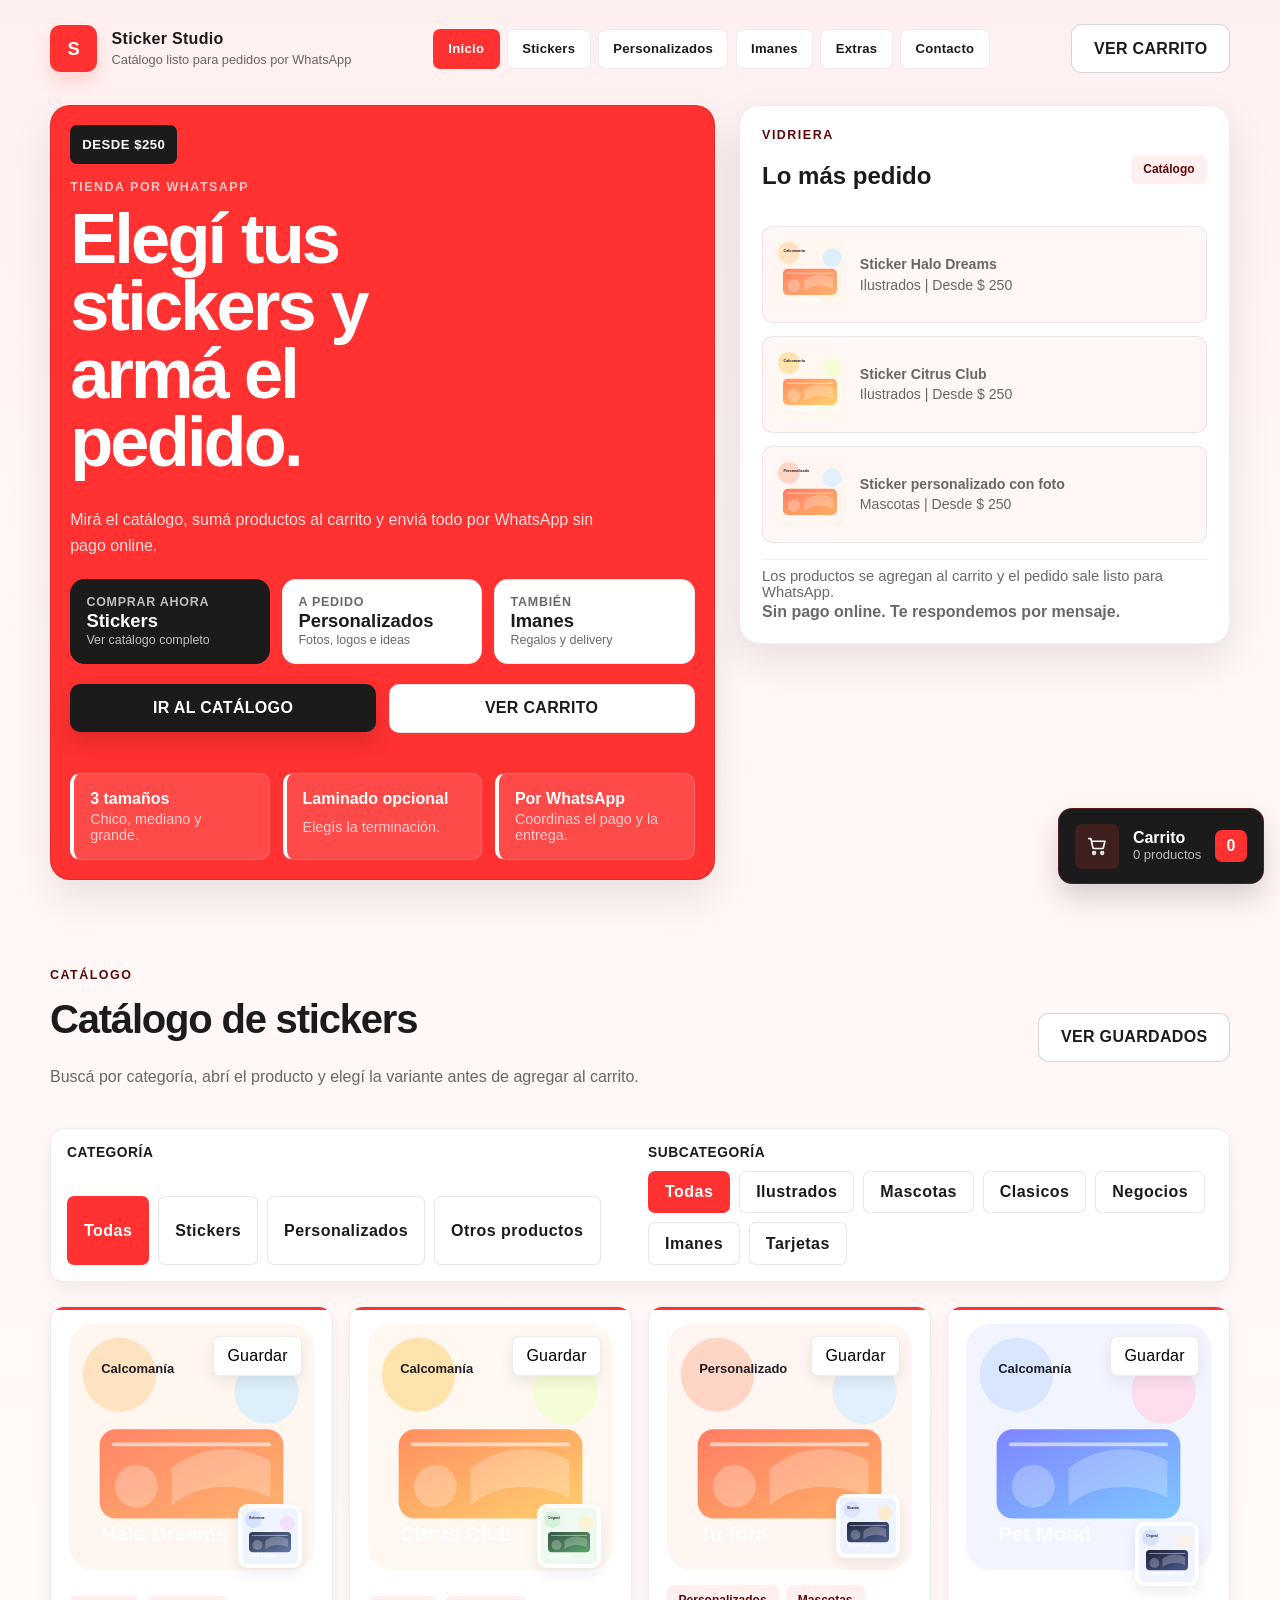
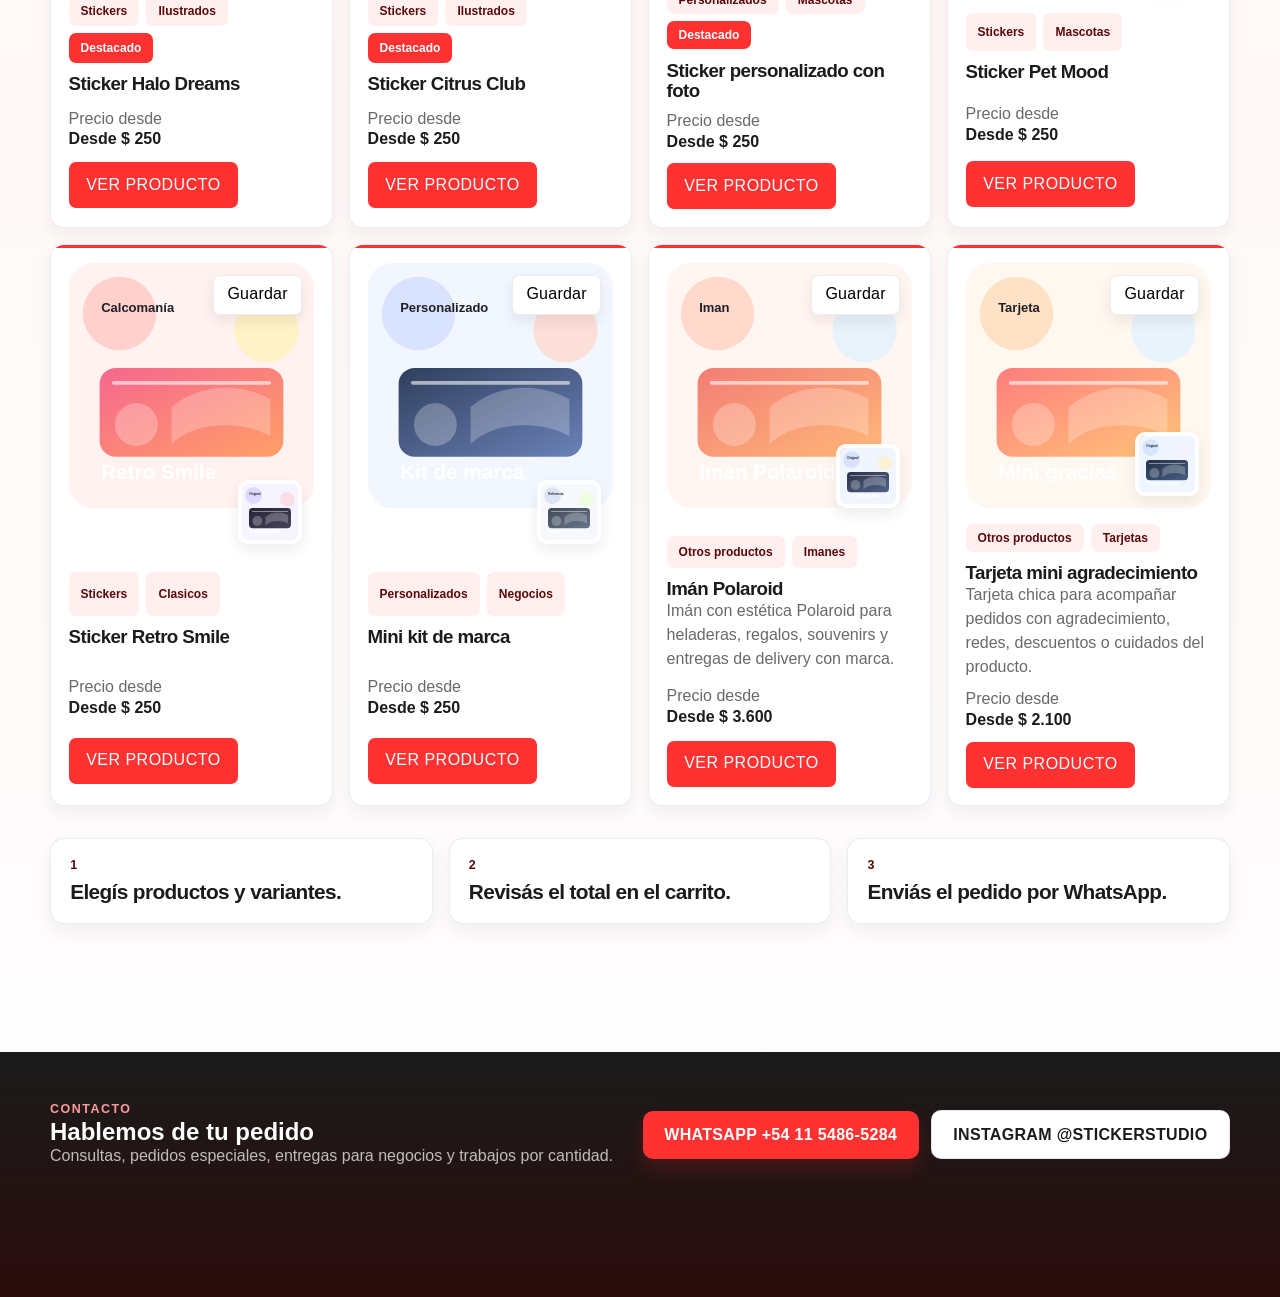
==== index.html @ 17eccb7b "iii" ====
<!DOCTYPE html>
<html lang="es">
<head>
  <meta charset="UTF-8">
  <meta name="viewport" content="width=device-width, initial-scale=1.0">
  <meta
    name="description"
    content="Catálogo visual para vender por WhatsApp con carrito, favoritos y pedido listo para registrar en Google Sheets."
  >
  <title>Sticker Studio | Catálogo por WhatsApp</title>
  <link rel="stylesheet" href="catalogo.css">
</head>
<body data-page="inicio">
  <div class="page-ambient" aria-hidden="true"></div>

  <header class="hero" id="inicio">
    <div class="hero__topbar shell">
      <a class="brand" href="catalogo.html" aria-label="Ir al inicio de Sticker Studio">
        <span class="brand__mark">S</span>
        <span class="brand__copy">
          <strong>Sticker Studio</strong>
          <small>Catálogo listo para pedidos por WhatsApp</small>
        </span>
      </a>

      <nav class="site-nav" aria-label="Navegación principal">
        <a href="catalogo.html" data-route-link="inicio">Inicio</a>
        <a href="stickers.html" data-route-link="stickers">Stickers</a>
        <a href="personalizados.html" data-route-link="personalizados">Personalizados</a>
        <a href="imanes.html" data-route-link="imanes">Imanes</a>
        <a href="otros.html" data-route-link="otros">Extras</a>
        <a href="contacto.html" data-route-link="contacto">Contacto</a>
      </nav>

      <div class="topbar-actions">
        <button class="ghost-button hero__cart-shortcut" id="heroCartButton" type="button">
          Ver carrito
        </button>
      </div>
    </div>

    <div class="hero__content shell">
      <section class="hero__copy">
        <div class="hero__sale-tag">Desde $250</div>
        <p class="eyebrow">Tienda por WhatsApp</p>
        <h1>Elegí tus stickers y armá el pedido.</h1>
        <p class="hero__text">
          Mirá el catálogo, sumá productos al carrito y enviá todo por WhatsApp sin pago online.
        </p>

        <div class="hero__shop-actions" aria-label="Accesos rápidos">
          <button class="hero-category hero-category--main" type="button" data-route-button="stickers">
            <span>Comprar ahora</span>
            <strong>Stickers</strong>
            <small>Ver catálogo completo</small>
          </button>
          <button class="hero-category" type="button" data-route-button="personalizados">
            <span>A pedido</span>
            <strong>Personalizados</strong>
            <small>Fotos, logos e ideas</small>
          </button>
          <button class="hero-category" type="button" data-route-button="imanes">
            <span>También</span>
            <strong>Imanes</strong>
            <small>Regalos y delivery</small>
          </button>
        </div>

        <div class="hero__actions">
          <button class="primary-button" type="button" data-route-button="stickers">
            Ir al catálogo
          </button>
          <button class="secondary-button" type="button" id="heroCartButtonSecondary">
            Ver carrito
          </button>
        </div>

        <ul class="hero__stats" aria-label="Datos de compra">
          <li>
            <strong>3 tamaños</strong>
            <span>Chico, mediano y grande.</span>
          </li>
          <li>
            <strong>Laminado opcional</strong>
            <span>Elegís la terminación.</span>
          </li>
          <li>
            <strong>Por WhatsApp</strong>
            <span>Coordinas el pago y la entrega.</span>
          </li>
        </ul>
      </section>

      <aside class="hero__panel" aria-labelledby="heroPanelTitle">
        <div class="hero-card">
          <div class="hero-card__header">
            <div>
              <p class="eyebrow">Vidriera</p>
              <h2 id="heroPanelTitle">Lo más pedido</h2>
            </div>
            <span class="hero-card__badge">Catálogo</span>
          </div>

          <div class="hero-card__list" id="featuredProducts"></div>

          <div class="hero-card__footer">
            <span>Los productos se agregan al carrito y el pedido sale listo para WhatsApp.</span>
            <strong>Sin pago online. Te respondemos por mensaje.</strong>
          </div>
        </div>
      </aside>
    </div>
  </header>

  <main class="main-content">
    <section class="catalog-section shell" id="catalogo" aria-labelledby="catalogTitle" data-view-panel="catalog">
      <div class="section-head">
        <div>
          <p class="eyebrow" id="catalogEyebrow">Catálogo</p>
          <h2 id="catalogTitle">Catálogo de stickers</h2>
          <p class="section-head__text" id="catalogIntro">
            Buscá por categoría, abrí el producto y elegí la variante antes de agregar al carrito.
          </p>
        </div>

        <button class="ghost-button" id="favoritesFilterButton" type="button" aria-pressed="false">
          Ver guardados
        </button>
      </div>

      <div class="filter-panel">
        <div class="filter-block filter-block--wide is-hidden" id="stickerSearchBlock" hidden>
          <label class="filter-block__label" for="stickerSearchInput">Buscar sticker</label>
          <input
            class="catalog-search"
            id="stickerSearchInput"
            type="search"
            placeholder="Ej: Soda Stereo, logo, mascota..."
            autocomplete="off"
          >
        </div>

        <div class="filter-block filter-block--wide is-hidden" id="catalogSortBlock" hidden>
          <span class="filter-block__label">Ordenar</span>
          <div class="filter-pills" id="catalogSortOptions"></div>
        </div>

        <div class="filter-block" id="categoryFilterBlock">
          <span class="filter-block__label">Categoría</span>
          <div class="filter-pills" id="categoryFilters"></div>
        </div>

        <div class="filter-block">
          <span class="filter-block__label">Subcategoría</span>
          <div class="filter-pills" id="subcategoryFilters"></div>
        </div>
      </div>

      <div class="catalog-grid" id="catalogGrid" aria-live="polite"></div>
    </section>

    <section class="info-section shell is-hidden" id="infoSection" aria-labelledby="infoTitle" data-view-panel="info">
      <div class="section-head section-head--stacked">
        <div>
          <p class="eyebrow" id="infoEyebrow">Productos</p>
          <h2 id="infoTitle">Opciones, precios y formatos</h2>
          <p class="section-head__text" id="infoIntro">
            Elegí una opción para ver detalles y sumarla al carrito.
          </p>
        </div>
      </div>
      <div class="info-grid" id="infoGrid"></div>
    </section>

    <section class="trust-strip shell" id="trustStrip" aria-label="Beneficios del sistema">
      <article class="trust-card">
        <p class="eyebrow">1</p>
        <h3>Elegís productos y variantes.</h3>
      </article>
      <article class="trust-card">
        <p class="eyebrow">2</p>
        <h3>Revisás el total en el carrito.</h3>
      </article>
      <article class="trust-card">
        <p class="eyebrow">3</p>
        <h3>Enviás el pedido por WhatsApp.</h3>
      </article>
    </section>
  </main>

  <footer class="contact-section" id="contacto" aria-labelledby="contactTitle">
    <div class="shell contact-section__layout">
      <div>
        <p class="eyebrow">Contacto</p>
        <h2 id="contactTitle">Hablemos de tu pedido</h2>
        <p>Consultas, pedidos especiales, entregas para negocios y trabajos por cantidad.</p>
      </div>
      <div class="contact-actions">
        <a class="primary-button" id="contactWhatsapp" href="#" target="_blank" rel="noreferrer">
          WhatsApp
        </a>
        <a class="secondary-button" id="contactInstagram" href="#" target="_blank" rel="noreferrer">
          Instagram
        </a>
      </div>
    </div>
  </footer>

  <button class="cart-fab" id="cartFab" type="button" aria-label="Abrir carrito">
    <span class="cart-fab__icon" aria-hidden="true">
      <svg viewBox="0 0 24 24" fill="none" stroke="currentColor" stroke-width="1.8" stroke-linecap="round" stroke-linejoin="round">
        <circle cx="9" cy="20" r="1.5"></circle>
        <circle cx="18" cy="20" r="1.5"></circle>
        <path d="M3 4h2.4l2.3 10.2a1 1 0 0 0 1 .8h9.6a1 1 0 0 0 1-.8L21 7H7.1"></path>
      </svg>
    </span>
    <span class="cart-fab__copy">
      <strong>Carrito</strong>
      <small id="cartFabTotalLabel">0 productos</small>
    </span>
    <span class="cart-fab__count" id="cartCount">0</span>
  </button>

  <div class="toast" id="toast" role="status" aria-live="polite"></div>

  <div class="overlay" id="productOverlay" aria-hidden="true">
    <div class="modal product-modal" role="dialog" aria-modal="true" aria-labelledby="productTitle">
      <button class="modal__close" type="button" data-close-overlay="productOverlay" aria-label="Cerrar producto">
        <span aria-hidden="true">&times;</span>
      </button>

      <div class="product-modal__layout">
        <section class="gallery-panel">
          <div class="gallery-panel__hero">
            <img id="productMainImage" src="" alt="">
          </div>
          <div class="gallery-panel__thumbs" id="productThumbs"></div>
        </section>

        <section class="product-detail">
          <div class="product-detail__badges" id="productBadges"></div>
          <h3 id="productTitle">Producto</h3>
          <p class="product-detail__description" id="productDescription"></p>

          <div class="price-card">
            <span class="price-card__label">Precio de esta combinación</span>
            <strong id="productDynamicPrice">$0</strong>
            <small id="productPriceHint">Desde $0</small>
          </div>

          <div class="selector-group" id="sizeSelectorGroup">
            <div class="selector-group__head">
              <span>Tamaño</span>
              <small id="sizeSelectorHint">Base activa: Chico</small>
            </div>
            <div class="selector-group__options" id="sizeSelectorOptions"></div>
          </div>

          <div class="selector-group" id="laminateSelectorGroup">
            <div class="selector-group__head">
              <span>Laminado</span>
              <small>Acabado final del producto</small>
            </div>
            <div class="selector-group__options" id="laminateSelectorOptions"></div>
          </div>

          <div class="product-detail__actions">
            <button class="ghost-button product-detail__favorite" id="productFavoriteButton" type="button">
              Guardar favorito
            </button>
            <button class="primary-button product-detail__add" id="addToCartButton" type="button">
              Agregar al carrito
            </button>
          </div>
        </section>
      </div>
    </div>
  </div>

  <div class="overlay overlay--drawer" id="cartOverlay" aria-hidden="true">
    <aside class="drawer" role="dialog" aria-modal="true" aria-labelledby="cartTitle">
      <div class="drawer__header">
        <div>
          <p class="eyebrow">Carrito</p>
          <h2 id="cartTitle">Tu pedido</h2>
        </div>
        <button class="modal__close" type="button" data-close-overlay="cartOverlay" aria-label="Cerrar carrito">
          <span aria-hidden="true">&times;</span>
        </button>
      </div>

      <div class="drawer__body" id="cartItems"></div>

      <div class="drawer__footer">
        <div class="drawer__summary">
          <span>Total</span>
          <strong id="cartTotal">$0</strong>
        </div>
        <p class="drawer__note">
          El pedido se genera sin pagos en línea y queda listo para enviar por WhatsApp.
        </p>
        <button class="primary-button drawer__checkout" id="checkoutButton" type="button">
          Confirmar datos del pedido
        </button>
      </div>
    </aside>
  </div>

  <div class="overlay" id="checkoutOverlay" aria-hidden="true">
    <div class="modal checkout-modal" role="dialog" aria-modal="true" aria-labelledby="checkoutTitle">
      <button class="modal__close" type="button" data-close-overlay="checkoutOverlay" aria-label="Cerrar confirmación">
        <span aria-hidden="true">&times;</span>
      </button>

      <div class="checkout-modal__layout">
        <section class="checkout-panel">
          <p class="eyebrow">Confirmación</p>
          <h2 id="checkoutTitle">Confirma tus datos antes de enviar el pedido</h2>
          <p class="checkout-panel__text">
            Terminás de confirmar los datos, se abre WhatsApp con el mensaje armado y el pedido queda listo para registrarse.
          </p>

          <form id="checkoutForm" novalidate>
            <label class="field">
              <span>Nombre</span>
              <input id="customerName" name="name" type="text" placeholder="Ej: Rocío Díaz" required>
            </label>

            <label class="field">
              <span>WhatsApp</span>
              <input
                id="customerWhatsapp"
                name="whatsapp"
                type="tel"
                inputmode="tel"
                placeholder="Ej: 5491123456789"
                required
              >
            </label>

            <label class="field">
              <span>Email</span>
              <input id="customerEmail" name="email" type="email" placeholder="Ej: hola@marca.com" required>
            </label>

            <div class="checkout-actions">
              <button class="ghost-button" id="checkoutBackButton" type="button">
                Volver al carrito
              </button>
              <button class="primary-button" id="sendOrderButton" type="submit">
                Enviar por WhatsApp
              </button>
            </div>
          </form>
        </section>

        <aside class="ticket" aria-labelledby="ticketTitle">
          <div class="ticket__header">
            <div>
              <p class="eyebrow">Resumen</p>
              <h3 id="ticketTitle">Comprobante del pedido</h3>
            </div>
            <strong class="ticket__id" id="ticketOrderId">#S1</strong>
          </div>

          <div class="ticket__meta">
            <span id="ticketDate"></span>
            <span id="ticketItemsCount">0 productos</span>
          </div>

          <div class="ticket__items" id="ticketItems"></div>

          <div class="ticket__footer">
            <span>Total</span>
            <strong id="ticketTotal">$0</strong>
          </div>
        </aside>
      </div>
    </div>
  </div>

  <script src="catalogo.js"></script>
</body>
</html>
---- catalogo.css ----
:root {
  --bg: #fefefe;
  --bg-soft: #fefefe;
  --surface: rgba(255, 255, 255, 0.94);
  --surface-strong: #fefefe;
  --surface-ink: #1b1b1b;
  --surface-muted: rgba(27, 27, 27, 0.66);
  --line: rgba(27, 27, 27, 0.1);
  --line-strong: rgba(27, 27, 27, 0.18);
  --brand: #ff3131;
  --brand-strong: #5b0909;
  --brand-soft: rgba(255, 49, 49, 0.08);
  --accent-yellow: #fff3c4;
  --accent-cyan: #eaf8fb;
  --warning: #ffe1e1;
  --shadow-lg: 0 18px 42px rgba(27, 27, 27, 0.1);
  --shadow-md: 0 12px 28px rgba(27, 27, 27, 0.08);
  --shadow-sm: 0 8px 18px rgba(27, 27, 27, 0.06);
  --radius-xl: 20px;
  --radius-lg: 14px;
  --radius-md: 10px;
  --radius-sm: 7px;
  --shell: 1180px;
  --ease: 240ms cubic-bezier(0.22, 1, 0.36, 1);
  --font-display: "Boss Balloon", "Poppins", "Trebuchet MS", sans-serif;
  --font-body: "Poppins", "Aptos", "Trebuchet MS", "Segoe UI Variable Text", "Segoe UI", sans-serif;
  --font-accent: "Core Label", "Poppins", "Trebuchet MS", sans-serif;
}

*,
*::before,
*::after {
  box-sizing: border-box;
}

html {
  scroll-behavior: smooth;
}

body {
  margin: 0;
  min-height: 100vh;
  font-family: var(--font-body);
  color: var(--surface-ink);
  background:
    linear-gradient(180deg, rgba(255, 49, 49, 0.07) 0%, rgba(255, 49, 49, 0.025) 22%, transparent 48%),
    linear-gradient(180deg, #ffffff 0%, #fff8f6 48%, #fefefe 100%);
}

body.no-scroll {
  overflow: hidden;
}

img {
  display: block;
  max-width: 100%;
}

button,
input,
textarea {
  font: inherit;
}

button {
  border: 0;
  cursor: pointer;
}

a {
  color: inherit;
  text-decoration: none;
}

.page-ambient {
  position: fixed;
  inset: 0;
  pointer-events: none;
  background-image:
    linear-gradient(rgba(27, 27, 27, 0.04) 1px, transparent 1px),
    linear-gradient(90deg, rgba(27, 27, 27, 0.04) 1px, transparent 1px);
  background-size: 32px 32px;
  mask-image: linear-gradient(180deg, rgba(0, 0, 0, 0.28), transparent 72%);
  opacity: 0.18;
}

.shell {
  width: min(calc(100% - 2rem), var(--shell));
  margin-inline: auto;
}

.eyebrow {
  margin: 0 0 0.55rem;
  color: var(--brand-strong);
  font-family: var(--font-accent);
  font-size: 0.78rem;
  font-weight: 700;
  letter-spacing: 0.12em;
  text-transform: uppercase;
}

.primary-button,
.secondary-button,
.ghost-button,
.selector-pill,
.filter-pill,
.quantity-button,
.remove-button {
  transition:
    transform var(--ease),
    background-color var(--ease),
    color var(--ease),
    border-color var(--ease),
    box-shadow var(--ease),
    opacity var(--ease);
}

.primary-button,
.secondary-button,
.ghost-button {
  display: inline-flex;
  align-items: center;
  justify-content: center;
  min-height: 48px;
  border-radius: var(--radius-md);
  padding: 0.92rem 1.35rem;
  font-family: var(--font-accent);
  font-weight: 700;
  line-height: 1.1;
  letter-spacing: 0.02em;
  text-align: center;
  text-transform: uppercase;
}

.primary-button {
  color: #fefefe;
  background: var(--brand);
  box-shadow: 0 10px 20px rgba(255, 49, 49, 0.16);
}

.secondary-button {
  color: var(--surface-ink);
  background: #fff;
  border: 1px solid var(--line);
  backdrop-filter: none;
}

.ghost-button {
  color: var(--surface-ink);
  background: #fff;
  border: 1px solid var(--line-strong);
}

.primary-button:hover,
.secondary-button:hover,
.ghost-button:hover,
.selector-pill:hover,
.filter-pill:hover,
.quantity-button:hover,
.remove-button:hover {
  transform: translateY(-1px);
}

.primary-button:focus-visible,
.secondary-button:focus-visible,
.ghost-button:focus-visible,
.selector-pill:focus-visible,
.filter-pill:focus-visible,
.quantity-button:focus-visible,
.remove-button:focus-visible,
.field input:focus-visible,
.catalog-search:focus-visible,
.product-card__view:focus-visible,
.product-card__favorite:focus-visible,
.cart-fab:focus-visible,
.hero-category:focus-visible,
.hero-product:focus-visible,
.gallery-thumb:focus-visible {
  outline: 3px solid rgba(255, 49, 49, 0.22);
  outline-offset: 2px;
}

.hero {
  position: relative;
  padding: 1rem 0 3.5rem;
}

.inner-page .hero {
  padding-bottom: 1.25rem;
}

.inner-page .hero__content {
  display: none;
}

.inner-page .catalog-section,
.inner-page .info-section {
  padding-top: 1.5rem;
}

.contact-page .main-content {
  padding-bottom: 0;
}

.hero__topbar {
  display: flex;
  align-items: center;
  justify-content: space-between;
  gap: 1rem;
  padding-top: 0.5rem;
  flex-wrap: wrap;
}

.brand {
  display: inline-flex;
  align-items: center;
  gap: 0.9rem;
}

.brand__mark {
  display: grid;
  place-items: center;
  width: 2.95rem;
  height: 2.95rem;
  border-radius: var(--radius-md);
  color: #fff;
  font-family: var(--font-display);
  font-size: 1.15rem;
  font-weight: 800;
  background: var(--brand);
  box-shadow: 0 10px 18px rgba(255, 49, 49, 0.16);
}

.brand__copy {
  display: flex;
  flex-direction: column;
  gap: 0.2rem;
}

.brand__copy strong {
  font-family: var(--font-display);
  font-size: 1rem;
  letter-spacing: 0.02em;
}

.brand__copy small {
  color: var(--surface-muted);
  font-size: 0.8rem;
}

.site-nav {
  display: flex;
  align-items: center;
  gap: 0.45rem;
  order: 3;
  width: 100%;
  overflow-x: auto;
  padding: 0.25rem 0 0.35rem;
  scrollbar-width: none;
}

.site-nav::-webkit-scrollbar {
  display: none;
}

.site-nav a {
  display: inline-flex;
  align-items: center;
  justify-content: center;
  min-height: 40px;
  white-space: nowrap;
  border-radius: var(--radius-sm);
  padding: 0.65rem 0.9rem;
  font-family: var(--font-accent);
  font-size: 0.82rem;
  font-weight: 700;
  line-height: 1;
  letter-spacing: 0.02em;
  color: var(--surface-ink);
  background: #fff;
  border: 1px solid rgba(27, 27, 27, 0.08);
}

.site-nav a.is-active {
  color: #fff;
  background: var(--brand);
  border-color: transparent;
}

.topbar-actions {
  display: flex;
  align-items: center;
  gap: 0.6rem;
}

.hero__cart-shortcut {
  display: none;
}

.hero__content {
  display: grid;
  gap: 1.5rem;
  padding-top: 2rem;
}

.hero__copy,
.hero-card,
.filter-panel,
.trust-card,
.modal,
.drawer,
.cart-fab {
  backdrop-filter: none;
}

.hero__copy {
  position: relative;
  display: grid;
  gap: 1rem;
  padding: 1.2rem;
  border: 1px solid rgba(91, 9, 9, 0.16);
  border-radius: var(--radius-xl);
  background: var(--brand);
  box-shadow: var(--shadow-lg);
  overflow: hidden;
  color: #fff;
}

.hero__copy::before {
  content: none;
}

.hero__copy::after {
  content: none;
}

.hero__copy h1 {
  margin: 0;
  font-family: var(--font-display);
  font-size: clamp(2.2rem, 6vw, 4.4rem);
  line-height: 0.96;
  letter-spacing: -0.04em;
  color: #fff;
  max-width: 12ch;
}

.hero__copy .eyebrow {
  color: rgba(255, 255, 255, 0.72);
  margin-bottom: -0.3rem;
}

.hero__copy .hero__text {
  max-width: 34rem;
  color: rgba(255, 255, 255, 0.84);
}

.hero__text,
.section-head__text,
.checkout-panel__text,
.product-detail__description,
.drawer__note {
  color: var(--surface-muted);
  line-height: 1.6;
}

.hero__text {
  margin: 1rem 0 0;
  max-width: 32rem;
  font-size: 1rem;
}

.hero__sale-tag {
  display: inline-flex;
  width: max-content;
  align-items: center;
  min-height: 2.4rem;
  padding: 0.55rem 0.75rem;
  border-radius: var(--radius-sm);
  color: #fff;
  background: var(--surface-ink);
  font-family: var(--font-accent);
  font-size: 0.82rem;
  font-weight: 700;
  letter-spacing: 0.04em;
  text-transform: uppercase;
}

.hero__shop-actions {
  display: grid;
  gap: 0.75rem;
  margin-top: 0.3rem;
}

.hero-category {
  display: grid;
  gap: 0.18rem;
  width: 100%;
  padding: 0.95rem;
  border-radius: var(--radius-lg);
  text-align: left;
  color: var(--surface-ink);
  background: #fff;
  border: 1px solid rgba(91, 9, 9, 0.08);
  transition: transform var(--ease), box-shadow var(--ease);
}

.hero-category:hover {
  transform: translateY(-1px);
  box-shadow: 0 10px 20px rgba(91, 9, 9, 0.14);
}

.hero-category span,
.hero-category small {
  color: var(--surface-muted);
  font-size: 0.78rem;
}

.hero-category span {
  font-family: var(--font-accent);
  font-weight: 700;
  letter-spacing: 0.06em;
  text-transform: uppercase;
}

.hero-category strong {
  font-size: 1.15rem;
  line-height: 1;
}

.hero-category--main {
  color: #fff;
  background: var(--surface-ink);
  border-color: var(--surface-ink);
}

.hero-category--main span,
.hero-category--main small {
  color: rgba(255, 255, 255, 0.72);
}

.hero__actions {
  display: grid;
  gap: 0.8rem;
  margin-top: 0.25rem;
  align-items: stretch;
}

.hero__copy .primary-button {
  background: var(--surface-ink);
  box-shadow: 0 10px 20px rgba(91, 9, 9, 0.18);
}

.hero__copy .secondary-button {
  color: var(--surface-ink);
  background: #fff;
  border-color: rgba(91, 9, 9, 0.12);
}

.hero__stats {
  display: grid;
  grid-template-columns: 1fr;
  gap: 0.8rem;
  margin: 1.5rem 0 0;
  padding: 0;
  list-style: none;
}

.hero__stats li {
  display: grid;
  gap: 0.2rem;
  padding: 1rem;
  border-radius: var(--radius-md);
  background: rgba(255, 255, 255, 0.12);
  border: 1px solid rgba(255, 255, 255, 0.18);
  border-left: 4px solid #fff;
}

.hero__stats strong,
.hero-card__footer strong,
.product-card__price strong,
.price-card strong,
.drawer__summary strong,
.ticket__footer strong,
.cart-line__meta strong {
  font-family: var(--font-body);
  font-size: 1rem;
}

.hero__stats span {
  color: rgba(255, 255, 255, 0.72);
  font-size: 0.9rem;
}

.hero__stats strong {
  color: #fff;
}

.hero-card {
  display: grid;
  gap: 1rem;
  padding: 1.4rem;
  border-radius: var(--radius-xl);
  background: #fff;
  color: var(--surface-ink);
  box-shadow: var(--shadow-lg);
  border: 1px solid rgba(27, 27, 27, 0.08);
}

.hero-card__header,
.ticket__header,
.drawer__summary,
.cart-line__footer,
.checkout-actions,
.product-detail__actions,
.selector-group__head,
.section-head,
.drawer__header,
.cart-fab {
  display: flex;
  align-items: center;
  justify-content: space-between;
}

.hero-card__header,
.product-detail__actions {
  gap: 0.8rem;
  flex-wrap: wrap;
}

.hero-card__badge,
.product-badge,
.ticket__id,
.empty-state__badge {
  display: inline-flex;
  align-items: center;
  justify-content: center;
  padding: 0.45rem 0.75rem;
  border-radius: var(--radius-sm);
  font-family: var(--font-accent);
  font-size: 0.75rem;
  font-weight: 700;
}

.hero-card__badge,
.ticket__id {
  color: var(--brand-strong);
  background: var(--brand-soft);
}

.hero-card__list {
  display: grid;
  gap: 0.85rem;
}

.hero-product {
  display: grid;
  grid-template-columns: 72px 1fr;
  gap: 0.85rem;
  padding: 0.7rem;
  text-align: left;
  color: inherit;
  border-radius: var(--radius-md);
  background: rgba(255, 49, 49, 0.045);
  border: 1px solid rgba(27, 27, 27, 0.08);
  align-items: center;
}

.hero-product img {
  width: 72px;
  aspect-ratio: 1;
  object-fit: cover;
  border-radius: var(--radius-sm);
}

.hero-product strong {
  display: block;
  margin-bottom: 0.25rem;
  line-height: 1.15;
}

.hero-product span {
  color: var(--surface-muted);
  font-size: 0.88rem;
}

.hero-card__footer {
  display: grid;
  gap: 0.2rem;
  padding-top: 0.5rem;
  border-top: 1px solid rgba(27, 27, 27, 0.08);
  color: var(--surface-muted);
  font-size: 0.92rem;
}

.main-content {
  padding-bottom: 8rem;
}

.catalog-section {
  padding-top: 1rem;
}

.section-head {
  flex-wrap: wrap;
  gap: 1rem;
  margin-bottom: 1.4rem;
}

.section-head > div {
  display: grid;
  gap: 0.45rem;
}

.section-head .ghost-button {
  width: 100%;
}

.section-head h2,
.trust-card h3,
.checkout-panel h2 {
  margin: 0;
  font-family: var(--font-display);
  line-height: 1.08;
  letter-spacing: -0.03em;
}

.section-head h2 {
  font-size: clamp(1.65rem, 4vw, 2.5rem);
}

.filter-panel {
  display: grid;
  gap: 1rem;
  padding: 1rem;
  margin-bottom: 1.5rem;
  border-radius: var(--radius-lg);
  background: #fff;
  border: 1px solid rgba(27, 27, 27, 0.08);
  box-shadow: var(--shadow-sm);
  position: sticky;
  top: 0.8rem;
  z-index: 20;
}

.filter-block {
  display: grid;
  gap: 0.65rem;
}

.filter-block--wide {
  grid-column: 1 / -1;
}

.filter-block__label {
  font-family: var(--font-accent);
  font-size: 0.86rem;
  font-weight: 700;
  letter-spacing: 0.04em;
  text-transform: uppercase;
}

.filter-pills {
  display: flex;
  flex-wrap: wrap;
  gap: 0.55rem;
}

.catalog-search {
  width: 100%;
  min-height: 48px;
  padding: 0.9rem 1rem;
  border-radius: var(--radius-md);
  border: 1px solid rgba(27, 27, 27, 0.1);
  color: var(--surface-ink);
  background: rgba(255, 255, 255, 0.96);
  box-shadow: none;
}

.catalog-search::placeholder {
  color: rgba(27, 27, 27, 0.45);
}

.filter-pill,
.selector-pill {
  display: inline-flex;
  align-items: center;
  justify-content: center;
  min-height: 42px;
  padding: 0.72rem 1rem;
  border-radius: var(--radius-sm);
  font-family: var(--font-accent);
  font-weight: 700;
  letter-spacing: 0.03em;
  line-height: 1.1;
  text-align: center;
  border: 1px solid var(--line);
  background: #fff;
  color: var(--surface-ink);
}

.filter-pill.is-active,
.selector-pill.is-active {
  color: #fff;
  border-color: transparent;
  background: var(--brand);
  box-shadow: none;
}

.catalog-grid {
  display: grid;
  gap: 1rem;
  grid-template-columns: repeat(auto-fit, minmax(min(100%, 250px), 1fr));
}

.catalog-loading,
.catalog-progress {
  grid-column: 1 / -1;
}

.catalog-loading {
  position: relative;
  display: grid;
  gap: 1.15rem;
  place-items: center;
  min-height: 21rem;
  padding: 2rem;
  overflow: hidden;
  text-align: center;
  border-radius: var(--radius-lg);
  background: #fff;
  box-shadow: var(--shadow-sm);
}

.catalog-loading__spinner {
  width: 3.4rem;
  aspect-ratio: 1;
  border-radius: 999px;
  border: 0.35rem solid rgba(255, 49, 49, 0.16);
  border-top-color: var(--brand);
  border-right-color: var(--brand-strong);
  animation: loading-spin 760ms linear infinite;
  box-shadow: none;
}

.catalog-loading h3 {
  margin: 0;
  font-family: var(--font-display);
  font-size: clamp(1.65rem, 7vw, 2.8rem);
  line-height: 0.95;
}

.catalog-loading p {
  max-width: 32rem;
  margin: 0.35rem auto 0;
  color: var(--surface-muted);
  line-height: 1.55;
}

.catalog-loading__skeletons {
  display: grid;
  width: 100%;
  gap: 0.75rem;
  grid-template-columns: repeat(3, minmax(0, 1fr));
}

.catalog-loading__skeletons span {
  min-height: 5.8rem;
  border-radius: var(--radius-md);
  background:
    linear-gradient(100deg, rgba(255, 49, 49, 0.04) 0%, rgba(255, 49, 49, 0.1) 48%, rgba(255, 49, 49, 0.04) 100%),
    rgba(255, 49, 49, 0.035);
  background-size: 220% 100%;
  animation: loading-sheen 1.45s ease-in-out infinite;
}

.catalog-loading__skeletons span:nth-child(2) {
  animation-delay: 120ms;
}

.catalog-loading__skeletons span:nth-child(3) {
  animation-delay: 240ms;
}

.catalog-progress {
  display: grid;
  gap: 0.85rem;
  place-items: center;
  padding: 1.15rem;
  border-radius: var(--radius-lg);
  text-align: center;
  background: #fff;
  box-shadow: var(--shadow-sm);
}

.catalog-progress span,
.catalog-progress strong {
  color: var(--surface-muted);
}

.catalog-progress .secondary-button {
  width: min(100%, 240px);
}

.info-section {
  padding-top: 1rem;
}

.section-head--stacked {
  align-items: flex-start;
}

.info-grid {
  display: grid;
  gap: 1rem;
  grid-template-columns: repeat(auto-fit, minmax(min(100%, 280px), 1fr));
}

.info-card {
  display: grid;
  gap: 1rem;
  padding: 1rem;
  border-radius: var(--radius-lg);
  background: #fff;
  border: 1px solid rgba(27, 27, 27, 0.08);
  box-shadow: var(--shadow-sm);
}

.info-card--single {
  grid-column: 1 / -1;
  max-width: 920px;
  margin-inline: auto;
}

.info-card img {
  width: 100%;
  aspect-ratio: 4 / 3;
  object-fit: cover;
  border-radius: var(--radius-md);
}

.info-card__body {
  display: grid;
  gap: 0.8rem;
}

.info-card__list {
  display: grid;
  gap: 0.6rem;
  margin: 0;
  padding-left: 1.1rem;
  color: var(--surface-muted);
  line-height: 1.5;
}

.info-card h3,
.contact-section h2 {
  margin: 0;
  font-family: var(--font-display);
  line-height: 1.05;
}

.info-card p,
.contact-section p {
  margin: 0;
  color: var(--surface-muted);
  line-height: 1.55;
}

.info-card__footer {
  display: grid;
  gap: 0.75rem;
}

.info-card__footer strong {
  font-size: 1.1rem;
}

.product-card,
.catalog-loading,
.catalog-progress,
.empty-state,
.cart-line,
.ticket-line,
.price-card,
.field input,
.catalog-search,
.gallery-panel__hero,
.gallery-thumb,
.info-card,
.trust-card,
.drawer,
.modal {
  border: 1px solid rgba(27, 27, 27, 0.08);
}

.product-card {
  display: grid;
  gap: 0.95rem;
  padding: 1rem;
  border-radius: var(--radius-lg);
  background: #fff;
  box-shadow: var(--shadow-sm);
  position: relative;
  overflow: hidden;
}

.product-card::before {
  content: "";
  position: absolute;
  inset: 0 0 auto;
  height: 3px;
  background: var(--brand);
}

.product-card__media {
  position: relative;
}

.product-card__image {
  width: 100%;
  aspect-ratio: 1 / 1;
  object-fit: cover;
  border-radius: var(--radius-md);
  box-shadow: none;
}

.product-card__thumbnail {
  position: absolute;
  right: 0.75rem;
  bottom: 0.75rem;
  width: 64px;
  aspect-ratio: 1;
  object-fit: cover;
  border-radius: var(--radius-md);
  border: 4px solid rgba(255, 255, 255, 0.96);
  box-shadow: 0 6px 14px rgba(27, 27, 27, 0.08);
}

.product-card__favorite {
  position: absolute;
  top: 0.75rem;
  right: 0.75rem;
  display: inline-flex;
  align-items: center;
  justify-content: center;
  gap: 0.45rem;
  min-height: 40px;
  padding: 0.6rem 0.85rem;
  border-radius: var(--radius-sm);
  font-family: var(--font-accent);
  letter-spacing: 0.015em;
  line-height: 1.05;
  background: #fff;
  border: 1px solid rgba(27, 27, 27, 0.08);
  box-shadow: 0 6px 14px rgba(27, 27, 27, 0.08);
}

.product-card__favorite.is-active,
.product-detail__favorite.is-active {
  color: #fff;
  background: var(--brand);
  border-color: transparent;
}

.product-badges {
  display: flex;
  flex-wrap: wrap;
  gap: 0.45rem;
}

.product-badge {
  color: var(--brand-strong);
  background: var(--brand-soft);
}

.product-badge--featured {
  color: #fff;
  background: var(--brand);
}

.product-card__body {
  display: grid;
  gap: 0.7rem;
}

.product-card__body h3,
.product-detail h3,
.ticket h3 {
  margin: 0;
  font-family: var(--font-body);
  line-height: 1.08;
  letter-spacing: -0.03em;
}

.product-card__body p {
  margin: 0;
  color: var(--surface-muted);
  line-height: 1.5;
}

.product-card__footer {
  display: grid;
  gap: 0.8rem;
  align-items: stretch;
}

.product-card__price {
  display: grid;
  gap: 0.15rem;
}

.product-card__price span,
.price-card__label,
.cart-line__meta span,
.ticket__meta,
.ticket-line small,
.hero-card__footer span {
  color: var(--surface-muted);
}

.product-card__view {
  display: inline-flex;
  align-items: center;
  justify-content: center;
  width: 100%;
  min-height: 46px;
  padding: 0.82rem 1.1rem;
  border-radius: var(--radius-sm);
  font-family: var(--font-accent);
  letter-spacing: 0.03em;
  line-height: 1.05;
  text-transform: uppercase;
  color: #fff;
  background: var(--brand);
}

.empty-state {
  display: grid;
  gap: 1rem;
  place-items: center;
  text-align: center;
  min-height: 18rem;
  padding: 2rem;
  border-radius: var(--radius-lg);
  background: #fff;
  box-shadow: var(--shadow-sm);
}

.empty-state__badge {
  color: var(--brand-strong);
  background: var(--brand-soft);
}

.trust-strip {
  display: grid;
  gap: 1rem;
  margin-top: 2rem;
}

.trust-card {
  padding: 1.2rem;
  border-radius: var(--radius-lg);
  background: #fff;
  box-shadow: var(--shadow-sm);
}

.trust-card h3 {
  font-size: 1.3rem;
}

.contact-section {
  padding: 3rem 0 8rem;
  background: linear-gradient(180deg, #1b1b1b 0%, #2b0c0c 100%);
  color: #fefefe;
}

.contact-section .eyebrow {
  color: #ff9a9a;
}

.contact-section p {
  color: rgba(254, 254, 254, 0.72);
}

.contact-section__layout {
  display: grid;
  gap: 1.4rem;
}

.contact-actions {
  display: grid;
  gap: 0.75rem;
}

.is-hidden {
  display: none !important;
}

.cart-fab {
  position: fixed;
  right: 1rem;
  bottom: 1rem;
  gap: 0.7rem;
  min-width: 158px;
  padding: 0.75rem 0.85rem;
  border-radius: var(--radius-lg);
  color: #fff;
  background: #1b1b1b;
  box-shadow: 0 14px 28px rgba(27, 27, 27, 0.18);
  border: 1px solid rgba(255, 49, 49, 0.24);
  z-index: 45;
}

.cart-fab.is-bumped {
  animation: cart-bump 420ms ease;
}

.cart-fab__icon {
  display: inline-grid;
  place-items: center;
  width: 2.35rem;
  height: 2.35rem;
  border-radius: var(--radius-sm);
  background: rgba(255, 49, 49, 0.16);
}

.cart-fab__icon svg {
  width: 1.1rem;
  height: 1.1rem;
}

.cart-fab__copy {
  display: grid;
  font-family: var(--font-accent);
  text-align: left;
  gap: 0.1rem;
}

.cart-fab__copy strong {
  font-size: 0.92rem;
  line-height: 1;
}

.cart-fab__copy small {
  color: rgba(255, 255, 255, 0.7);
  font-size: 0.78rem;
  line-height: 1.1;
}

.cart-fab__count {
  display: inline-grid;
  place-items: center;
  min-width: 1.85rem;
  height: 1.85rem;
  padding-inline: 0.3rem;
  border-radius: var(--radius-sm);
  color: #fff;
  font-weight: 800;
  background: var(--brand);
}

.toast {
  position: fixed;
  left: 50%;
  bottom: 6.4rem;
  transform: translate(-50%, 120%);
  min-width: min(calc(100% - 2rem), 320px);
  padding: 0.9rem 1.1rem;
  border-radius: var(--radius-lg);
  color: #fff;
  background: #1b1b1b;
  text-align: center;
  box-shadow: 0 14px 28px rgba(27, 27, 27, 0.18);
  transition: transform var(--ease), opacity var(--ease);
  opacity: 0;
  z-index: 60;
}

.toast.is-visible {
  transform: translate(-50%, 0);
  opacity: 1;
}

.overlay {
  position: fixed;
  inset: 0;
  display: grid;
  place-items: center;
  padding: 1rem;
  background: rgba(27, 27, 27, 0.68);
  opacity: 0;
  visibility: hidden;
  transition: opacity var(--ease), visibility var(--ease);
  z-index: 70;
}

.overlay.is-open {
  opacity: 1;
  visibility: visible;
}

.overlay--drawer {
  justify-items: end;
  padding: 0;
}

.modal,
.drawer {
  width: min(100%, 1080px);
  max-height: min(92vh, 920px);
  overflow: auto;
  border-radius: var(--radius-xl);
  background: #fff;
  box-shadow: var(--shadow-lg);
}

.modal {
  position: relative;
  padding: 1.2rem;
  transform: translateY(18px) scale(0.98);
  transition: transform var(--ease);
}

.overlay.is-open .modal {
  transform: translateY(0) scale(1);
}

.drawer {
  width: min(100%, 420px);
  height: 100vh;
  border-radius: 0;
  border-right: 0;
  border-top: 0;
  border-bottom: 0;
  padding: 1.2rem;
  transform: translateX(100%);
  transition: transform var(--ease);
}

.overlay.is-open .drawer {
  transform: translateX(0);
}

.modal__close {
  position: absolute;
  top: 1rem;
  right: 1rem;
  display: inline-grid;
  place-items: center;
  width: 2.6rem;
  height: 2.6rem;
  padding: 0;
  border-radius: var(--radius-sm);
  color: var(--surface-ink);
  background: #fff;
  border: 1px solid rgba(27, 27, 27, 0.08);
  box-shadow: 0 6px 14px rgba(27, 27, 27, 0.08);
}

.product-modal__layout,
.checkout-modal__layout {
  display: grid;
  gap: 1.2rem;
}

.gallery-panel {
  display: grid;
  gap: 0.85rem;
}

.gallery-panel__hero {
  overflow: hidden;
  border-radius: var(--radius-lg);
  background: #fff;
}

.gallery-panel__hero img {
  width: 100%;
  aspect-ratio: 1 / 1;
  object-fit: cover;
}

.gallery-panel__thumbs {
  display: grid;
  grid-template-columns: repeat(2, minmax(0, 1fr));
  gap: 0.75rem;
}

.gallery-thumb {
  display: block;
  width: 100%;
  padding: 0.35rem;
  border-radius: var(--radius-md);
  background: #fff;
}

.gallery-thumb.is-active {
  border-color: var(--brand);
  box-shadow: 0 0 0 3px rgba(255, 49, 49, 0.1);
}

.gallery-thumb img {
  width: 100%;
  aspect-ratio: 1 / 1;
  object-fit: cover;
  border-radius: calc(var(--radius-md) - 0.35rem);
}

.product-detail {
  display: grid;
  gap: 1rem;
  align-content: start;
}

.product-detail__badges {
  display: flex;
  flex-wrap: wrap;
  gap: 0.45rem;
}

.product-detail h3 {
  font-size: clamp(1.8rem, 4vw, 2.6rem);
}

.price-card {
  display: grid;
  gap: 0.25rem;
  padding: 1rem;
  border-radius: var(--radius-lg);
  background: var(--brand-strong);
  box-shadow: var(--shadow-sm);
}

.price-card strong {
  font-size: clamp(1.8rem, 5vw, 2.5rem);
  line-height: 1;
  letter-spacing: -0.04em;
  color: #fefefe;
}

.price-card__label,
#productPriceHint {
  color: rgba(254, 254, 254, 0.72);
}

.selector-group {
  display: grid;
  gap: 0.8rem;
}

.selector-group__head {
  gap: 1rem;
}

.selector-group__head span {
  font-family: var(--font-accent);
  font-weight: 700;
  letter-spacing: 0.04em;
  text-transform: uppercase;
}

.selector-group__head small {
  color: var(--surface-muted);
}

.selector-group__options {
  display: flex;
  flex-wrap: wrap;
  gap: 0.7rem;
}

.selector-pill {
  flex: 1 1 140px;
  min-height: 70px;
  flex-direction: column;
  align-items: flex-start;
  justify-content: center;
  gap: 0.2rem;
  border-radius: var(--radius-md);
  text-align: left;
}

.selector-pill small {
  display: block;
  font-family: var(--font-body);
  font-size: 0.82rem;
  font-weight: 600;
  opacity: 0.82;
  letter-spacing: 0;
  line-height: 1.3;
  text-transform: none;
}

.selector-group.is-hidden {
  display: none;
}

.drawer__header {
  gap: 1rem;
  padding-bottom: 1rem;
  margin-bottom: 0.7rem;
  border-bottom: 1px solid var(--line);
}

.drawer__header .modal__close {
  position: static;
}

.drawer__body {
  display: grid;
  gap: 0.8rem;
  align-content: start;
}

.cart-line,
.ticket-line {
  display: grid;
  gap: 0.7rem;
  padding: 0.9rem;
  border-radius: var(--radius-md);
  background: #fff;
  box-shadow: var(--shadow-sm);
}

.cart-line {
  grid-template-columns: 72px 1fr;
}

.cart-line img {
  width: 72px;
  aspect-ratio: 1 / 1;
  object-fit: cover;
  border-radius: var(--radius-sm);
}

.cart-line__meta {
  display: grid;
  gap: 0.35rem;
}

.cart-line__meta strong {
  line-height: 1.2;
}

.cart-line__controls {
  display: flex;
  align-items: center;
  gap: 0.55rem;
}

.quantity-button,
.remove-button {
  display: inline-grid;
  place-items: center;
  min-width: 2rem;
  height: 2rem;
  border-radius: var(--radius-sm);
  background: #fff;
  border: 1px solid var(--line);
}

.quantity-value {
  min-width: 1.4rem;
  text-align: center;
  font-weight: 700;
}

.cart-line__footer {
  grid-column: 2 / -1;
  gap: 1rem;
  flex-wrap: wrap;
}

.drawer__footer {
  display: grid;
  gap: 0.8rem;
  padding-top: 1rem;
  margin-top: 1rem;
  border-top: 1px solid var(--line);
}

.drawer__summary {
  font-size: 1rem;
}

.drawer__checkout:disabled,
.primary-button:disabled {
  opacity: 0.55;
  cursor: not-allowed;
  transform: none;
}

.checkout-panel,
.ticket {
  display: grid;
  gap: 1rem;
}

.checkout-panel {
  align-content: start;
}

.field {
  display: grid;
  gap: 0.45rem;
}

.field span {
  font-family: var(--font-accent);
  font-weight: 700;
  letter-spacing: 0.03em;
  text-transform: uppercase;
}

.field input {
  min-height: 52px;
  padding: 0.9rem 1rem;
  border-radius: var(--radius-md);
  background: #fff;
  box-shadow: none;
}

.field textarea {
  width: 100%;
  min-height: 14rem;
  resize: vertical;
  padding: 0.9rem 1rem;
  border-radius: var(--radius-md);
  border: 1px solid rgba(27, 27, 27, 0.08);
  background: #fff;
  box-shadow: none;
}

.field input.is-invalid {
  border-color: rgba(255, 49, 49, 0.55);
  box-shadow: 0 0 0 4px rgba(255, 49, 49, 0.08);
}

.checkout-actions {
  flex-wrap: wrap;
  gap: 0.8rem;
  margin-top: 1rem;
}

.checkout-actions .ghost-button,
.checkout-actions .primary-button,
.product-detail__actions .ghost-button,
.product-detail__actions .primary-button {
  flex: 1 1 220px;
}

.ticket {
  padding: 1rem;
  border-radius: var(--radius-lg);
  background: linear-gradient(180deg, #1b1b1b 0%, #2b0c0c 100%);
  color: #f7f6fb;
  border: 1px solid rgba(255, 49, 49, 0.16);
}

.ticket__meta {
  display: flex;
  justify-content: space-between;
  gap: 1rem;
  font-size: 0.9rem;
  color: rgba(247, 246, 251, 0.68);
}

.ticket__items {
  display: grid;
  gap: 0.7rem;
}

.ticket-line {
  border: 1px solid rgba(255, 255, 255, 0.08);
  background: rgba(255, 255, 255, 0.05);
  box-shadow: none;
  color: rgba(255, 255, 255, 0.9);
}

.ticket-line strong,
.ticket__footer strong {
  color: #fff;
}

.ticket .eyebrow {
  color: rgba(255, 255, 255, 0.64);
}

.ticket h3,
.ticket__footer span {
  color: #fff;
}

.ticket-line small {
  color: rgba(255, 255, 255, 0.7);
}

.ticket__footer {
  display: flex;
  align-items: center;
  justify-content: space-between;
  padding-top: 0.9rem;
  border-top: 1px solid rgba(255, 255, 255, 0.12);
}

@keyframes cart-bump {
  0% {
    transform: scale(1);
  }
  35% {
    transform: scale(1.06);
  }
  100% {
    transform: scale(1);
  }
}

@keyframes loading-spin {
  to {
    transform: rotate(360deg);
  }
}

@keyframes loading-sheen {
  0% {
    background-position: 120% 0;
  }

  100% {
    background-position: -120% 0;
  }
}

@media (min-width: 720px) {
  .hero__cart-shortcut {
    display: inline-flex;
  }

  .site-nav {
    order: initial;
    width: auto;
    flex: 1;
    justify-content: center;
    padding: 0;
  }

  .section-head .ghost-button {
    width: auto;
  }

  .hero__actions {
    grid-template-columns: repeat(2, minmax(0, 1fr));
    align-items: center;
  }

  .hero__shop-actions {
    grid-template-columns: repeat(3, minmax(0, 1fr));
  }

  .hero__stats {
    grid-template-columns: repeat(3, minmax(0, 1fr));
  }

  .filter-panel {
    grid-template-columns: repeat(2, minmax(0, 1fr));
  }

  .info-card--single {
    grid-template-columns: minmax(260px, 0.9fr) minmax(0, 1.1fr);
    align-items: center;
  }

  .cart-fab {
    gap: 0.85rem;
    min-width: 180px;
    padding: 0.9rem 1rem;
  }

  .cart-fab__icon {
    width: 2.8rem;
    height: 2.8rem;
  }

  .cart-fab__icon svg {
    width: 1.35rem;
    height: 1.35rem;
  }

  .cart-fab__copy strong {
    font-size: 1rem;
  }

  .cart-fab__copy small {
    font-size: 0.82rem;
  }

  .cart-fab__count {
    min-width: 2rem;
    height: 2rem;
  }

  .product-card {
    padding: 1.1rem;
  }

  .product-card__footer {
    display: flex;
    align-items: center;
    justify-content: space-between;
    flex-wrap: wrap;
  }

  .product-card__view {
    width: auto;
  }

  .checkout-actions {
    justify-content: flex-start;
  }

  .info-card__footer,
  .contact-section__layout,
  .contact-actions {
    display: flex;
    align-items: center;
    justify-content: space-between;
  }

  .contact-actions {
    justify-content: flex-end;
  }
}

@media (max-width: 560px) {
  .cart-fab {
    right: 0.85rem;
    bottom: 0.85rem;
    min-width: auto;
    padding: 0.7rem;
    gap: 0.55rem;
  }

  .cart-fab__copy {
    display: none;
  }

  .cart-fab__icon {
    width: 2.15rem;
    height: 2.15rem;
  }

  .cart-fab__icon svg {
    width: 1rem;
    height: 1rem;
  }

  .cart-fab__count {
    min-width: 1.9rem;
    height: 1.9rem;
  }

  .selector-group__head,
  .ticket__meta {
    flex-direction: column;
    align-items: flex-start;
    gap: 0.35rem;
  }
}

@media (min-width: 900px) {
  .hero {
    padding-bottom: 4.5rem;
  }

  .hero__content {
    grid-template-columns: minmax(0, 1.15fr) minmax(320px, 0.85fr);
    align-items: start;
  }

  .product-modal__layout {
    grid-template-columns: minmax(0, 0.95fr) minmax(360px, 0.9fr);
    align-items: start;
  }

  .checkout-modal__layout {
    grid-template-columns: minmax(0, 0.95fr) minmax(320px, 0.75fr);
    align-items: start;
  }
}

@media (min-width: 1024px) {
  .trust-strip {
    grid-template-columns: repeat(3, minmax(0, 1fr));
  }

  .product-card:hover {
    transform: translateY(-2px);
    box-shadow: 0 12px 24px rgba(27, 27, 27, 0.08);
  }
}

@media (prefers-reduced-motion: reduce) {
  *,
  *::before,
  *::after {
    animation-duration: 0.01ms !important;
    animation-iteration-count: 1 !important;
    scroll-behavior: auto !important;
    transition-duration: 0.01ms !important;
  }
}
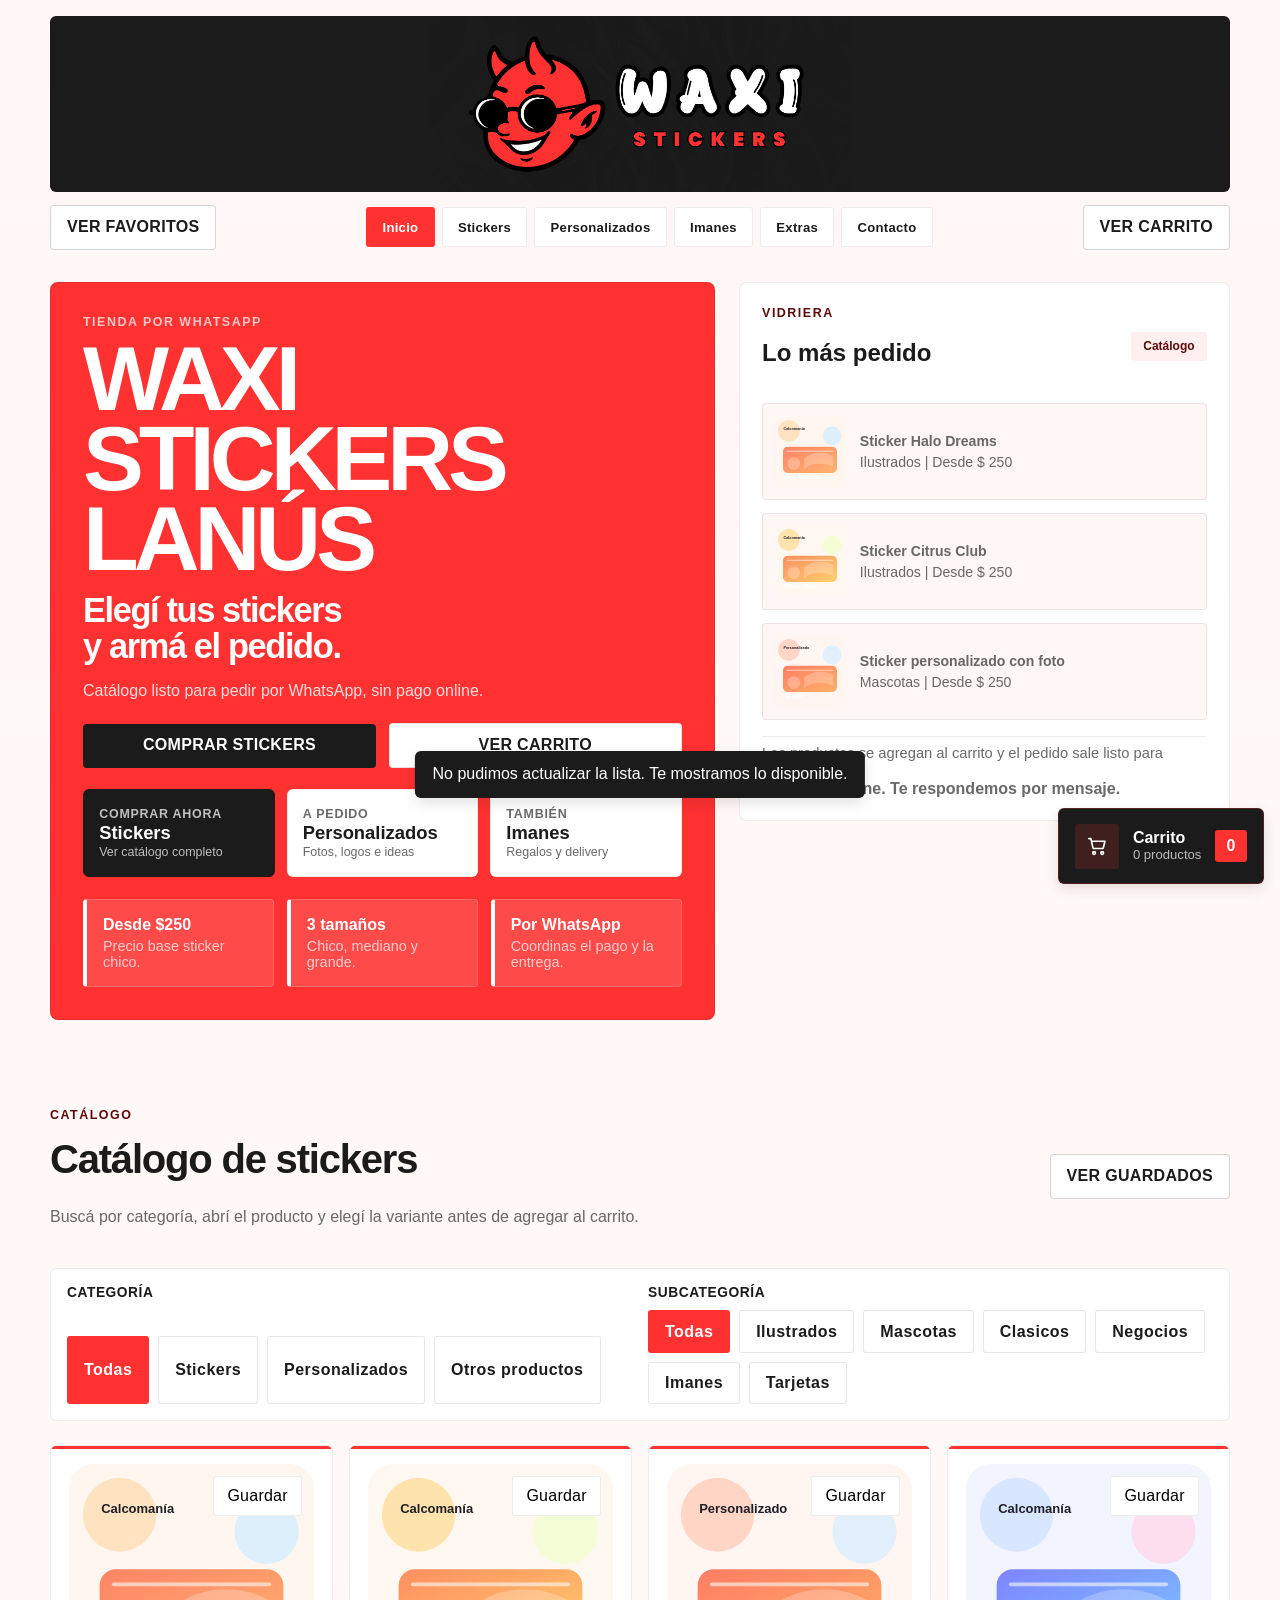
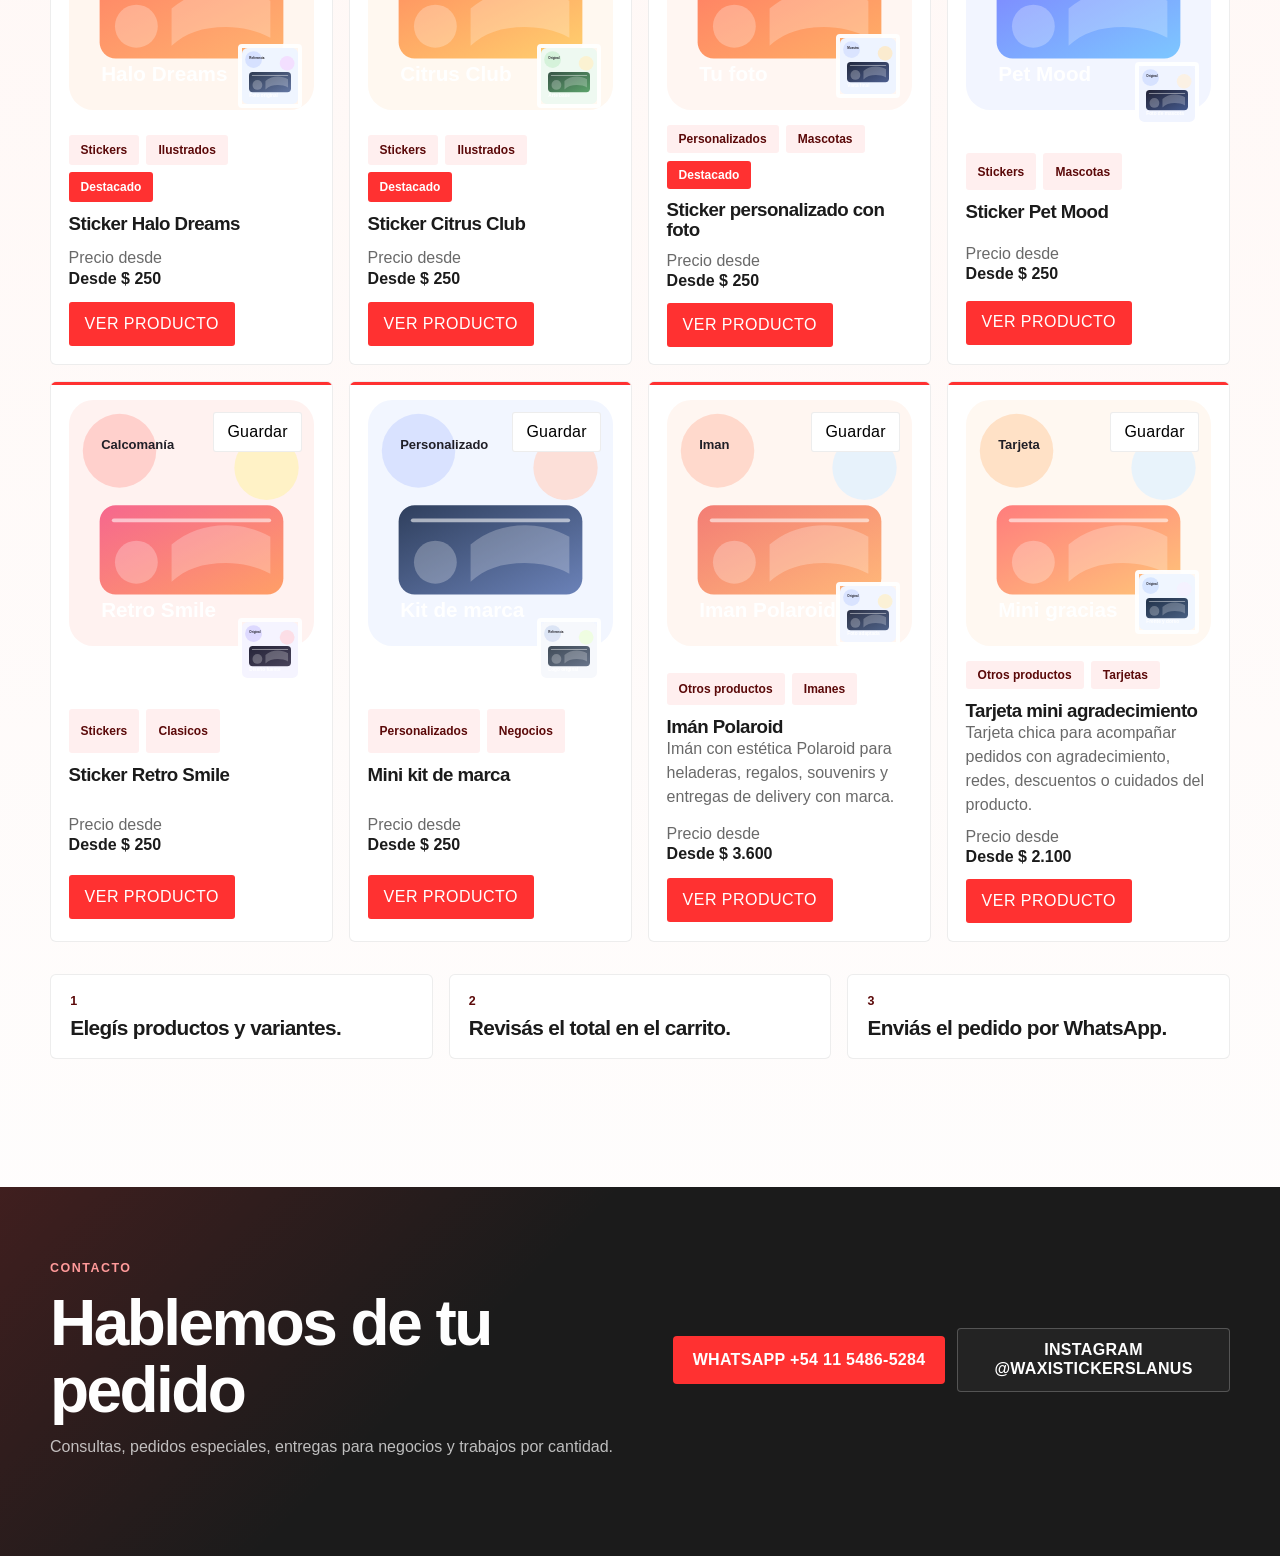
==== commit 763414af: "ll" ====
--- a/index.html
+++ b/index.html
@@ -5,26 +5,37 @@
   <meta name="viewport" content="width=device-width, initial-scale=1.0">
   <meta
     name="description"
-    content="Catálogo visual para vender por WhatsApp con carrito, favoritos y pedido listo para registrar en Google Sheets."
+    content="Catálogo visual de WAXI STICKERS LANÚS para comprar stickers, imanes y personalizados por WhatsApp."
   >
-  <title>Sticker Studio | Catálogo por WhatsApp</title>
+  <title>Waxi Stickers Lanús</title>
+  <link rel="icon" type="image/png" href="assets/favicon.png">
+  <link rel="apple-touch-icon" href="assets/favicon.png">
   <link rel="stylesheet" href="catalogo.css">
 </head>
 <body data-page="inicio">
   <div class="page-ambient" aria-hidden="true"></div>
 
   <header class="hero" id="inicio">
+    <div class="brand-banner shell">
+      <a href="index.html" aria-label="Ir al inicio de WAXI STICKERS LANÚS">
+        <img
+          src="assets/waxi-banner.png"
+          alt="WAXI Stickers"
+          width="3240"
+          height="1350"
+          fetchpriority="high"
+          style="display:block;width:100%;height:clamp(8rem,28vw,11rem);object-fit:contain;object-position:center;"
+        >
+      </a>
+    </div>
+
     <div class="hero__topbar shell">
-      <a class="brand" href="catalogo.html" aria-label="Ir al inicio de Sticker Studio">
-        <span class="brand__mark">S</span>
-        <span class="brand__copy">
-          <strong>Sticker Studio</strong>
-          <small>Catálogo listo para pedidos por WhatsApp</small>
-        </span>
-      </a>
+      <button class="ghost-button topbar-favorites" id="topbarFavoritesButton" type="button" aria-pressed="false">
+        Ver favoritos
+      </button>
 
       <nav class="site-nav" aria-label="Navegación principal">
-        <a href="catalogo.html" data-route-link="inicio">Inicio</a>
+        <a href="index.html" data-route-link="inicio">Inicio</a>
         <a href="stickers.html" data-route-link="stickers">Stickers</a>
         <a href="personalizados.html" data-route-link="personalizados">Personalizados</a>
         <a href="imanes.html" data-route-link="imanes">Imanes</a>
@@ -41,12 +52,21 @@
 
     <div class="hero__content shell">
       <section class="hero__copy">
-        <div class="hero__sale-tag">Desde $250</div>
         <p class="eyebrow">Tienda por WhatsApp</p>
-        <h1>Elegí tus stickers y armá el pedido.</h1>
+        <h1>WAXI STICKERS LANÚS</h1>
+        <p class="hero__headline">Elegí tus stickers y armá el pedido.</p>
         <p class="hero__text">
-          Mirá el catálogo, sumá productos al carrito y enviá todo por WhatsApp sin pago online.
+          Catálogo listo para pedir por WhatsApp, sin pago online.
         </p>
+
+        <div class="hero__actions">
+          <button class="primary-button" type="button" data-route-button="stickers">
+            Comprar stickers
+          </button>
+          <button class="secondary-button" type="button" id="heroCartButtonSecondary">
+            Ver carrito
+          </button>
+        </div>
 
         <div class="hero__shop-actions" aria-label="Accesos rápidos">
           <button class="hero-category hero-category--main" type="button" data-route-button="stickers">
@@ -66,23 +86,14 @@
           </button>
         </div>
 
-        <div class="hero__actions">
-          <button class="primary-button" type="button" data-route-button="stickers">
-            Ir al catálogo
-          </button>
-          <button class="secondary-button" type="button" id="heroCartButtonSecondary">
-            Ver carrito
-          </button>
-        </div>
-
         <ul class="hero__stats" aria-label="Datos de compra">
+          <li>
+            <strong>Desde $250</strong>
+            <span>Precio base sticker chico.</span>
+          </li>
           <li>
             <strong>3 tamaños</strong>
             <span>Chico, mediano y grande.</span>
-          </li>
-          <li>
-            <strong>Laminado opcional</strong>
-            <span>Elegís la terminación.</span>
           </li>
           <li>
             <strong>Por WhatsApp</strong>
@@ -190,7 +201,7 @@
 
   <footer class="contact-section" id="contacto" aria-labelledby="contactTitle">
     <div class="shell contact-section__layout">
-      <div>
+      <div class="contact-section__copy">
         <p class="eyebrow">Contacto</p>
         <h2 id="contactTitle">Hablemos de tu pedido</h2>
         <p>Consultas, pedidos especiales, entregas para negocios y trabajos por cantidad.</p>
--- a/catalogo.css
+++ b/catalogo.css
@@ -1,7 +1,7 @@
 :root {
   --bg: #fefefe;
   --bg-soft: #fefefe;
-  --surface: rgba(255, 255, 255, 0.94);
+  --surface: rgba(255, 255, 255, 0.98);
   --surface-strong: #fefefe;
   --surface-ink: #1b1b1b;
   --surface-muted: rgba(27, 27, 27, 0.66);
@@ -13,13 +13,13 @@
   --accent-yellow: #fff3c4;
   --accent-cyan: #eaf8fb;
   --warning: #ffe1e1;
-  --shadow-lg: 0 18px 42px rgba(27, 27, 27, 0.1);
-  --shadow-md: 0 12px 28px rgba(27, 27, 27, 0.08);
-  --shadow-sm: 0 8px 18px rgba(27, 27, 27, 0.06);
-  --radius-xl: 20px;
-  --radius-lg: 14px;
-  --radius-md: 10px;
-  --radius-sm: 7px;
+  --shadow-lg: 0 6px 14px rgba(27, 27, 27, 0.075);
+  --shadow-md: 0 4px 10px rgba(27, 27, 27, 0.055);
+  --shadow-sm: 0 1px 4px rgba(27, 27, 27, 0.04);
+  --radius-xl: 8px;
+  --radius-lg: 6px;
+  --radius-md: 4px;
+  --radius-sm: 3px;
   --shell: 1180px;
   --ease: 240ms cubic-bezier(0.22, 1, 0.36, 1);
   --font-display: "Boss Balloon", "Poppins", "Trebuchet MS", sans-serif;
@@ -43,7 +43,7 @@
   font-family: var(--font-body);
   color: var(--surface-ink);
   background:
-    linear-gradient(180deg, rgba(255, 49, 49, 0.07) 0%, rgba(255, 49, 49, 0.025) 22%, transparent 48%),
+    linear-gradient(180deg, rgba(255, 49, 49, 0.045) 0%, rgba(255, 49, 49, 0.015) 22%, transparent 48%),
     linear-gradient(180deg, #ffffff 0%, #fff8f6 48%, #fefefe 100%);
 }
 
@@ -81,7 +81,7 @@
     linear-gradient(90deg, rgba(27, 27, 27, 0.04) 1px, transparent 1px);
   background-size: 32px 32px;
   mask-image: linear-gradient(180deg, rgba(0, 0, 0, 0.28), transparent 72%);
-  opacity: 0.18;
+  opacity: 0.08;
 }
 
 .shell {
@@ -135,7 +135,7 @@
 .primary-button {
   color: #fefefe;
   background: var(--brand);
-  box-shadow: 0 10px 20px rgba(255, 49, 49, 0.16);
+  box-shadow: none;
 }
 
 .secondary-button {
@@ -182,7 +182,7 @@
 
 .hero {
   position: relative;
-  padding: 1rem 0 3.5rem;
+  padding: 0.8rem 0 3rem;
 }
 
 .inner-page .hero {
@@ -199,7 +199,30 @@
 }
 
 .contact-page .main-content {
+  display: none;
   padding-bottom: 0;
+}
+
+.brand-banner {
+  padding-top: 0.2rem;
+}
+
+.brand-banner a {
+  display: flex;
+  align-items: center;
+  justify-content: center;
+  height: clamp(8rem, 28vw, 11rem);
+  overflow: hidden;
+  border: 1px solid rgba(27, 27, 27, 0.1);
+  border-radius: var(--radius-lg);
+  background: #1b1b1b;
+}
+
+.brand-banner img {
+  width: 100%;
+  height: 100%;
+  object-fit: contain;
+  object-position: center;
 }
 
 .hero__topbar {
@@ -207,7 +230,7 @@
   align-items: center;
   justify-content: space-between;
   gap: 1rem;
-  padding-top: 0.5rem;
+  padding-top: 0.8rem;
   flex-wrap: wrap;
 }
 
@@ -217,18 +240,38 @@
   gap: 0.9rem;
 }
 
+.brand--compact {
+  gap: 0;
+}
+
+.topbar-favorites {
+  min-width: 9.25rem;
+}
+
+.topbar-favorites.is-active {
+  color: #fff;
+  background: var(--brand);
+  border-color: transparent;
+}
+
 .brand__mark {
   display: grid;
   place-items: center;
-  width: 2.95rem;
-  height: 2.95rem;
+  width: 3.35rem;
+  height: 3.35rem;
+  padding: 0.18rem;
+  border: 1px solid rgba(27, 27, 27, 0.08);
   border-radius: var(--radius-md);
-  color: #fff;
-  font-family: var(--font-display);
-  font-size: 1.15rem;
-  font-weight: 800;
-  background: var(--brand);
-  box-shadow: 0 10px 18px rgba(255, 49, 49, 0.16);
+  background: #fff;
+  overflow: hidden;
+  box-shadow: none;
+}
+
+.brand__mark img {
+  display: block;
+  width: 100%;
+  height: 100%;
+  object-fit: contain;
 }
 
 .brand__copy {
@@ -316,8 +359,8 @@
 .hero__copy {
   position: relative;
   display: grid;
-  gap: 1rem;
-  padding: 1.2rem;
+  gap: 0.85rem;
+  padding: clamp(1.2rem, 4vw, 2rem);
   border: 1px solid rgba(91, 9, 9, 0.16);
   border-radius: var(--radius-xl);
   background: var(--brand);
@@ -337,11 +380,13 @@
 .hero__copy h1 {
   margin: 0;
   font-family: var(--font-display);
-  font-size: clamp(2.2rem, 6vw, 4.4rem);
-  line-height: 0.96;
-  letter-spacing: -0.04em;
+  font-size: clamp(2.65rem, 8vw, 5.7rem);
+  line-height: 0.88;
+  letter-spacing: -0.055em;
   color: #fff;
-  max-width: 12ch;
+  max-width: 10ch;
+  text-wrap: balance;
+  text-transform: uppercase;
 }
 
 .hero__copy .eyebrow {
@@ -349,8 +394,19 @@
   margin-bottom: -0.3rem;
 }
 
+.hero__headline {
+  max-width: 30rem;
+  margin: 0;
+  color: #fff;
+  font-size: clamp(1.35rem, 3.7vw, 2.15rem);
+  font-weight: 800;
+  line-height: 1.05;
+  letter-spacing: -0.04em;
+  text-wrap: balance;
+}
+
 .hero__copy .hero__text {
-  max-width: 34rem;
+  max-width: 21rem;
   color: rgba(255, 255, 255, 0.84);
 }
 
@@ -364,7 +420,7 @@
 }
 
 .hero__text {
-  margin: 1rem 0 0;
+  margin: 0;
   max-width: 32rem;
   font-size: 1rem;
 }
@@ -388,7 +444,7 @@
 .hero__shop-actions {
   display: grid;
   gap: 0.75rem;
-  margin-top: 0.3rem;
+  margin-top: 0.45rem;
 }
 
 .hero-category {
@@ -441,7 +497,7 @@
 .hero__actions {
   display: grid;
   gap: 0.8rem;
-  margin-top: 0.25rem;
+  margin-top: 0.35rem;
   align-items: stretch;
 }
 
@@ -460,7 +516,7 @@
   display: grid;
   grid-template-columns: 1fr;
   gap: 0.8rem;
-  margin: 1.5rem 0 0;
+  margin: 0.55rem 0 0;
   padding: 0;
   list-style: none;
 }
@@ -1069,8 +1125,10 @@
 }
 
 .contact-section {
-  padding: 3rem 0 8rem;
-  background: linear-gradient(180deg, #1b1b1b 0%, #2b0c0c 100%);
+  padding: clamp(2.5rem, 6vw, 4.5rem) 0 6rem;
+  background:
+    linear-gradient(135deg, rgba(255, 49, 49, 0.16) 0%, transparent 38%),
+    #1b1b1b;
   color: #fefefe;
 }
 
@@ -1084,12 +1142,35 @@
 
 .contact-section__layout {
   display: grid;
-  gap: 1.4rem;
+  gap: 1.6rem;
+  align-items: center;
+}
+
+.contact-section__copy {
+  display: grid;
+  gap: 0.7rem;
+  max-width: 44rem;
+}
+
+.contact-section h2 {
+  font-size: clamp(2rem, 7vw, 4rem);
+  letter-spacing: -0.04em;
 }
 
 .contact-actions {
   display: grid;
   gap: 0.75rem;
+}
+
+.contact-actions .primary-button,
+.contact-actions .secondary-button {
+  width: 100%;
+}
+
+.contact-section .secondary-button {
+  color: #fefefe;
+  background: rgba(255, 255, 255, 0.04);
+  border-color: rgba(255, 255, 255, 0.22);
 }
 
 .is-hidden {
@@ -1653,6 +1734,10 @@
     align-items: center;
   }
 
+  .hero__copy .hero__text {
+    max-width: 26rem;
+  }
+
   .hero__shop-actions {
     grid-template-columns: repeat(3, minmax(0, 1fr));
   }
@@ -1796,6 +1881,144 @@
   .product-card:hover {
     transform: translateY(-2px);
     box-shadow: 0 12px 24px rgba(27, 27, 27, 0.08);
+  }
+}
+
+.hero__copy,
+.hero-card,
+.filter-panel,
+.catalog-loading,
+.catalog-progress,
+.info-card,
+.product-card,
+.empty-state,
+.trust-card,
+.price-card,
+.cart-line,
+.ticket-line,
+.product-card__thumbnail,
+.product-card__favorite,
+.modal__close {
+  box-shadow: none;
+}
+
+.hero-category:hover {
+  box-shadow: none;
+}
+
+.hero__copy .primary-button,
+.hero__copy .secondary-button {
+  box-shadow: none;
+}
+
+.cart-fab,
+.toast,
+.modal,
+.drawer {
+  box-shadow: 0 5px 14px rgba(27, 27, 27, 0.12);
+}
+
+.product-card:hover {
+  transform: translateY(-1px);
+  box-shadow: none;
+}
+
+.primary-button,
+.secondary-button,
+.ghost-button,
+.product-card__view {
+  min-height: 44px;
+  padding: 0.78rem 1rem;
+  gap: 0.35rem;
+  line-height: 1.15;
+  white-space: normal;
+  text-wrap: balance;
+}
+
+.site-nav a {
+  min-height: 40px;
+  padding: 0.68rem 0.95rem;
+  line-height: 1.05;
+}
+
+.hero-category {
+  min-height: 88px;
+  align-content: center;
+}
+
+.contact-actions .primary-button,
+.contact-actions .secondary-button {
+  min-height: 48px;
+  padding-inline: 0.9rem;
+  text-align: center;
+}
+
+.checkout-actions .ghost-button,
+.checkout-actions .primary-button,
+.product-detail__actions .ghost-button,
+.product-detail__actions .primary-button {
+  min-width: 0;
+}
+
+@media (min-width: 720px) {
+  .product-card__footer .product-card__view {
+    min-width: 9.5rem;
+  }
+}
+
+@media (max-width: 560px) {
+  .hero__actions .primary-button,
+  .hero__actions .secondary-button,
+  .info-card__footer .product-card__view,
+  .checkout-actions .ghost-button,
+  .checkout-actions .primary-button,
+  .product-detail__actions .ghost-button,
+  .product-detail__actions .primary-button {
+    width: 100%;
+  }
+}
+
+.contact-page {
+  background: #1b1b1b;
+}
+
+.contact-page .hero {
+  background: #fefefe;
+}
+
+.contact-page .contact-section {
+  display: grid;
+  min-height: calc(100svh - 14rem);
+  place-items: center;
+  margin-top: 0;
+  padding: clamp(2.2rem, 6vw, 4rem) 0;
+}
+
+.contact-page .contact-section__layout {
+  display: grid;
+  width: min(calc(100% - 2rem), 980px);
+  gap: clamp(1.5rem, 4vw, 3rem);
+  padding: clamp(1.5rem, 4vw, 3rem) 0;
+  border-top: 2px solid var(--brand);
+  border-bottom: 1px solid rgba(255, 255, 255, 0.14);
+}
+
+.contact-page .contact-actions {
+  display: grid;
+  justify-content: stretch;
+}
+
+.contact-page .cart-fab {
+  display: none;
+}
+
+@media (min-width: 560px) {
+  .contact-page .contact-section__layout {
+    grid-template-columns: minmax(0, 1.15fr) minmax(280px, 0.85fr);
+  }
+
+  .contact-page .contact-actions {
+    align-self: center;
   }
 }
 
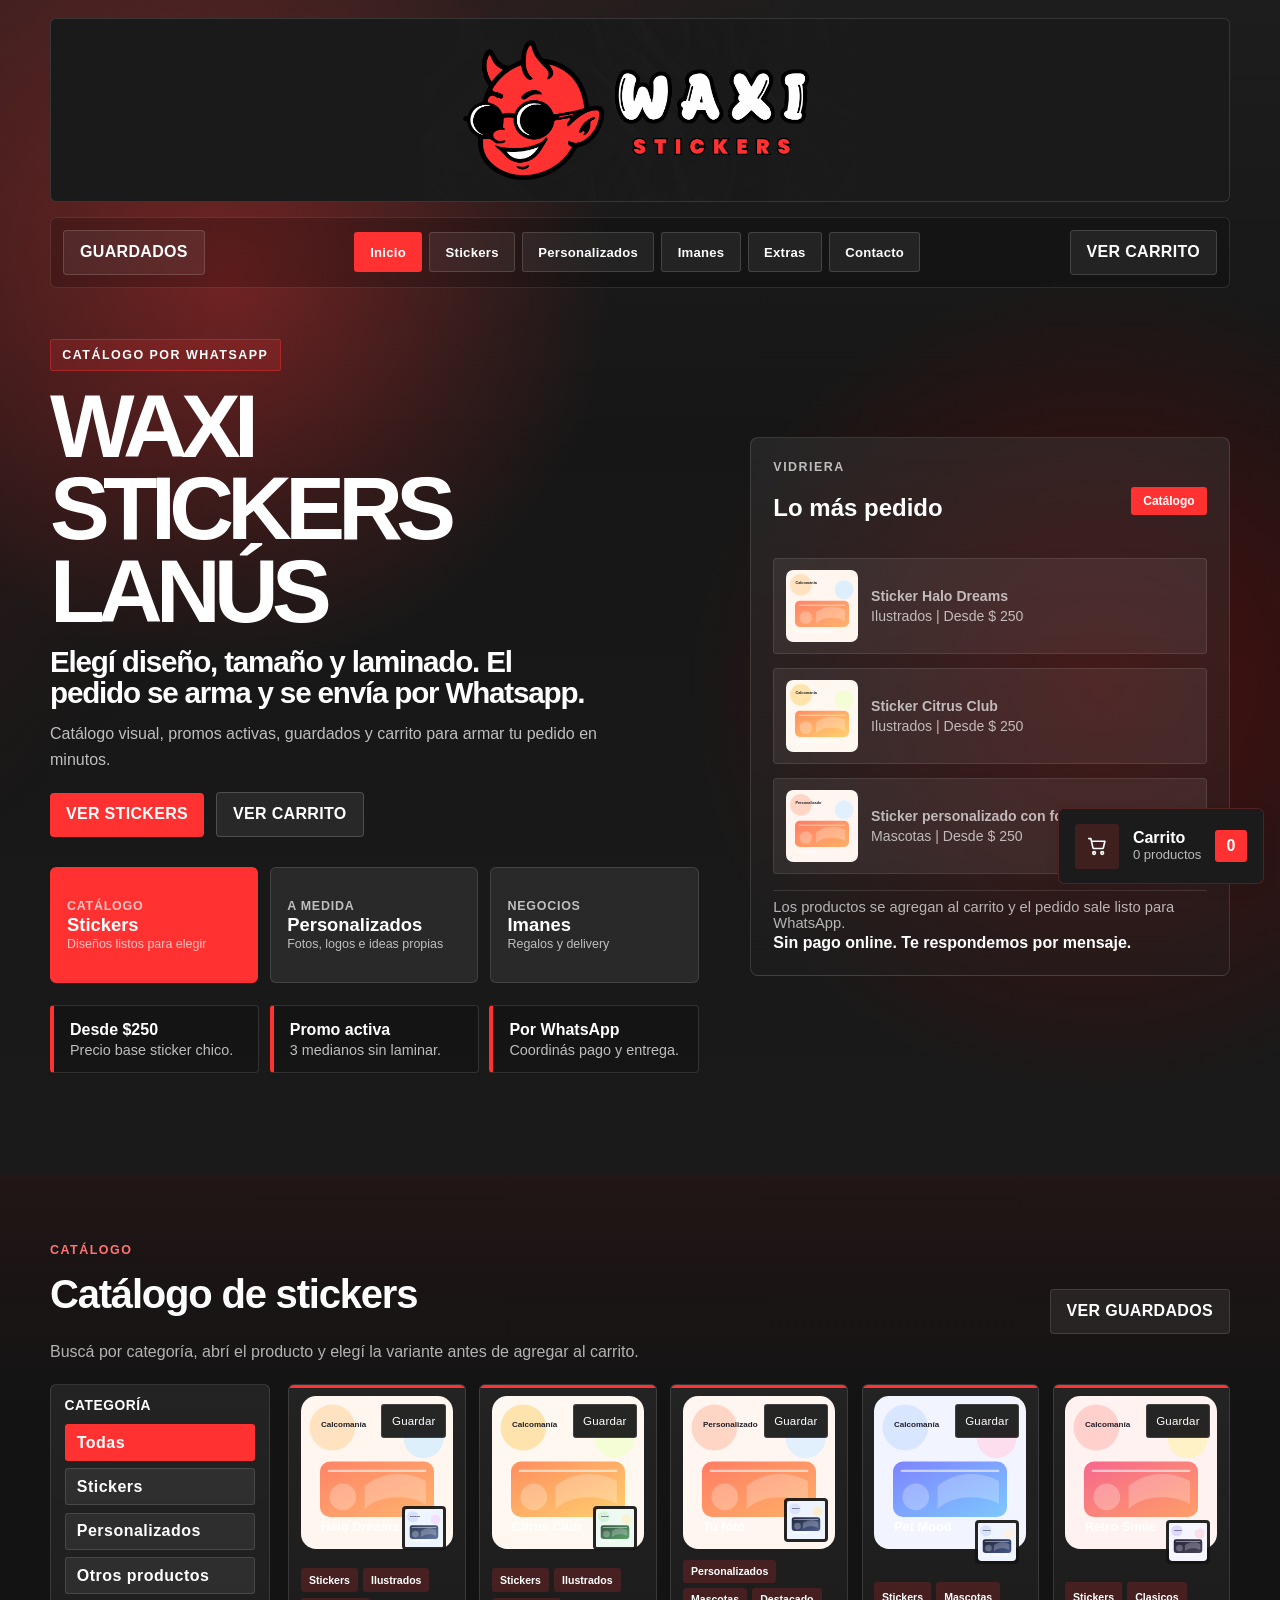
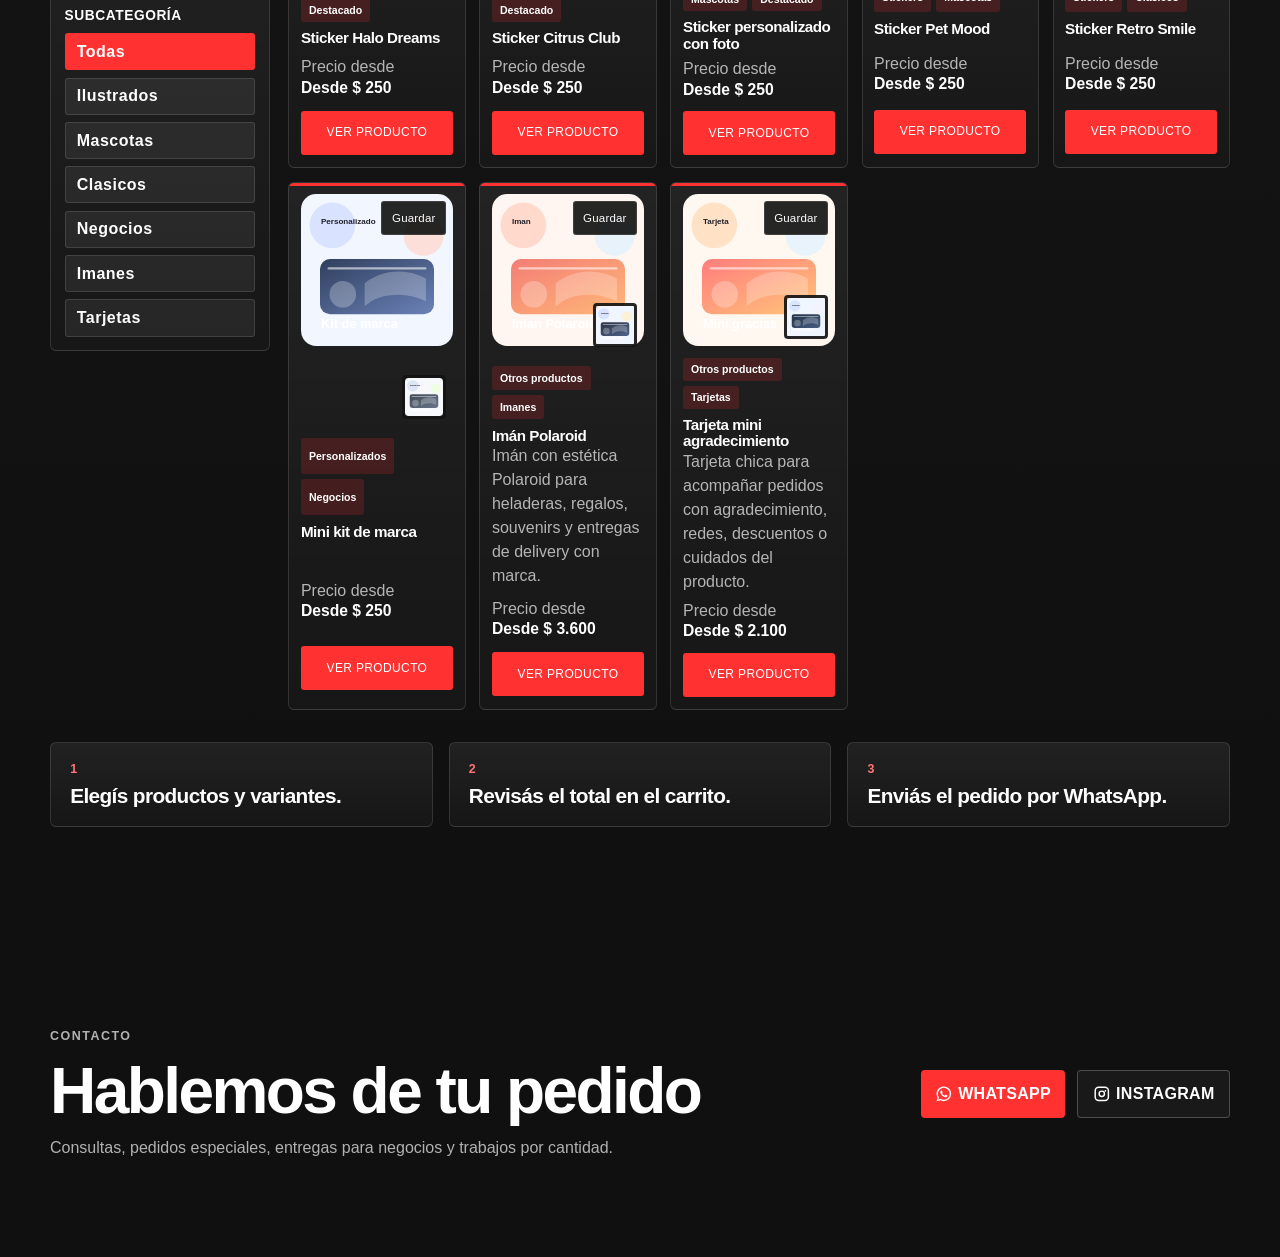
==== commit a2a409a8: "linda" ====
--- a/index.html
+++ b/index.html
@@ -24,14 +24,14 @@
           width="3240"
           height="1350"
           fetchpriority="high"
-          style="display:block;width:100%;height:clamp(8rem,28vw,11rem);object-fit:contain;object-position:center;"
+          style="display:block;width:100%;height:100%;"
         >
       </a>
     </div>
 
     <div class="hero__topbar shell">
       <button class="ghost-button topbar-favorites" id="topbarFavoritesButton" type="button" aria-pressed="false">
-        Ver favoritos
+        Guardados
       </button>
 
       <nav class="site-nav" aria-label="Navegación principal">
@@ -52,16 +52,16 @@
 
     <div class="hero__content shell">
       <section class="hero__copy">
-        <p class="eyebrow">Tienda por WhatsApp</p>
+        <p class="eyebrow">Catálogo por WhatsApp</p>
         <h1>WAXI STICKERS LANÚS</h1>
-        <p class="hero__headline">Elegí tus stickers y armá el pedido.</p>
+        <p class="hero__headline">Elegí diseño, tamaño y laminado. El pedido se arma y se envía por Whatsapp.</p>
         <p class="hero__text">
-          Catálogo listo para pedir por WhatsApp, sin pago online.
+          Catálogo visual, promos activas, guardados y carrito para armar tu pedido en minutos.
         </p>
 
         <div class="hero__actions">
           <button class="primary-button" type="button" data-route-button="stickers">
-            Comprar stickers
+            Ver stickers
           </button>
           <button class="secondary-button" type="button" id="heroCartButtonSecondary">
             Ver carrito
@@ -70,17 +70,17 @@
 
         <div class="hero__shop-actions" aria-label="Accesos rápidos">
           <button class="hero-category hero-category--main" type="button" data-route-button="stickers">
-            <span>Comprar ahora</span>
+            <span>Catálogo</span>
             <strong>Stickers</strong>
-            <small>Ver catálogo completo</small>
+            <small>Diseños listos para elegir</small>
           </button>
           <button class="hero-category" type="button" data-route-button="personalizados">
-            <span>A pedido</span>
+            <span>A medida</span>
             <strong>Personalizados</strong>
-            <small>Fotos, logos e ideas</small>
+            <small>Fotos, logos e ideas propias</small>
           </button>
           <button class="hero-category" type="button" data-route-button="imanes">
-            <span>También</span>
+            <span>Negocios</span>
             <strong>Imanes</strong>
             <small>Regalos y delivery</small>
           </button>
@@ -92,12 +92,12 @@
             <span>Precio base sticker chico.</span>
           </li>
           <li>
-            <strong>3 tamaños</strong>
-            <span>Chico, mediano y grande.</span>
+            <strong>Promo activa</strong>
+            <span>3 medianos sin laminar.</span>
           </li>
           <li>
             <strong>Por WhatsApp</strong>
-            <span>Coordinas el pago y la entrega.</span>
+            <span>Coordinás pago y entrega.</span>
           </li>
         </ul>
       </section>
@@ -166,6 +166,8 @@
           <div class="filter-pills" id="subcategoryFilters"></div>
         </div>
       </div>
+
+      <div class="promo-strip is-hidden" id="promoStrip" aria-live="polite"></div>
 
       <div class="catalog-grid" id="catalogGrid" aria-live="polite"></div>
     </section>
@@ -208,10 +210,16 @@
       </div>
       <div class="contact-actions">
         <a class="primary-button" id="contactWhatsapp" href="#" target="_blank" rel="noreferrer">
-          WhatsApp
+          Whatsapp
         </a>
         <a class="secondary-button" id="contactInstagram" href="#" target="_blank" rel="noreferrer">
-          Instagram
+          <svg class="button-icon" viewBox="0 0 24 24" aria-hidden="true">
+            <path
+              fill="currentColor"
+              d="M7.8 2h8.4A5.8 5.8 0 0 1 22 7.8v8.4a5.8 5.8 0 0 1-5.8 5.8H7.8A5.8 5.8 0 0 1 2 16.2V7.8A5.8 5.8 0 0 1 7.8 2Zm0 2A3.8 3.8 0 0 0 4 7.8v8.4A3.8 3.8 0 0 0 7.8 20h8.4a3.8 3.8 0 0 0 3.8-3.8V7.8A3.8 3.8 0 0 0 16.2 4H7.8Zm4.2 3.35A4.65 4.65 0 1 1 7.35 12 4.65 4.65 0 0 1 12 7.35Zm0 2A2.65 2.65 0 1 0 14.65 12 2.65 2.65 0 0 0 12 9.35Zm4.95-2.55a1.15 1.15 0 1 1-1.15 1.15 1.15 1.15 0 0 1 1.15-1.15Z"
+            ></path>
+          </svg>
+          <span>Instagram</span>
         </a>
       </div>
     </div>
@@ -359,7 +367,7 @@
                 Volver al carrito
               </button>
               <button class="primary-button" id="sendOrderButton" type="submit">
-                Enviar por WhatsApp
+                Whatsapp
               </button>
             </div>
           </form>
--- a/catalogo.css
+++ b/catalogo.css
@@ -1,21 +1,21 @@
 :root {
-  --bg: #fefefe;
-  --bg-soft: #fefefe;
-  --surface: rgba(255, 255, 255, 0.98);
-  --surface-strong: #fefefe;
-  --surface-ink: #1b1b1b;
-  --surface-muted: rgba(27, 27, 27, 0.66);
-  --line: rgba(27, 27, 27, 0.1);
-  --line-strong: rgba(27, 27, 27, 0.18);
+  --bg: #121212;
+  --bg-soft: #1b1b1b;
+  --surface: rgba(255, 255, 255, 0.08);
+  --surface-strong: #202020;
+  --surface-ink: #fefefe;
+  --surface-muted: rgba(255, 255, 255, 0.68);
+  --line: rgba(255, 255, 255, 0.12);
+  --line-strong: rgba(255, 255, 255, 0.2);
   --brand: #ff3131;
-  --brand-strong: #5b0909;
-  --brand-soft: rgba(255, 49, 49, 0.08);
+  --brand-strong: #ff7474;
+  --brand-soft: rgba(255, 49, 49, 0.16);
   --accent-yellow: #fff3c4;
   --accent-cyan: #eaf8fb;
   --warning: #ffe1e1;
-  --shadow-lg: 0 6px 14px rgba(27, 27, 27, 0.075);
-  --shadow-md: 0 4px 10px rgba(27, 27, 27, 0.055);
-  --shadow-sm: 0 1px 4px rgba(27, 27, 27, 0.04);
+  --shadow-lg: 0 16px 40px rgba(0, 0, 0, 0.24);
+  --shadow-md: 0 10px 28px rgba(0, 0, 0, 0.2);
+  --shadow-sm: 0 6px 18px rgba(0, 0, 0, 0.16);
   --radius-xl: 8px;
   --radius-lg: 6px;
   --radius-md: 4px;
@@ -43,8 +43,9 @@
   font-family: var(--font-body);
   color: var(--surface-ink);
   background:
-    linear-gradient(180deg, rgba(255, 49, 49, 0.045) 0%, rgba(255, 49, 49, 0.015) 22%, transparent 48%),
-    linear-gradient(180deg, #ffffff 0%, #fff8f6 48%, #fefefe 100%);
+    radial-gradient(circle at 15% 0%, rgba(255, 49, 49, 0.28), transparent 26rem),
+    radial-gradient(circle at 88% 20%, rgba(91, 9, 9, 0.5), transparent 30rem),
+    linear-gradient(180deg, #141414 0%, #1b1b1b 50%, #101010 100%);
 }
 
 body.no-scroll {
@@ -77,11 +78,11 @@
   inset: 0;
   pointer-events: none;
   background-image:
-    linear-gradient(rgba(27, 27, 27, 0.04) 1px, transparent 1px),
-    linear-gradient(90deg, rgba(27, 27, 27, 0.04) 1px, transparent 1px);
+    linear-gradient(rgba(255, 255, 255, 0.055) 1px, transparent 1px),
+    linear-gradient(90deg, rgba(255, 255, 255, 0.055) 1px, transparent 1px);
   background-size: 32px 32px;
-  mask-image: linear-gradient(180deg, rgba(0, 0, 0, 0.28), transparent 72%);
-  opacity: 0.08;
+  mask-image: linear-gradient(180deg, rgba(0, 0, 0, 0.66), transparent 76%);
+  opacity: 0.14;
 }
 
 .shell {
@@ -204,18 +205,19 @@
 }
 
 .brand-banner {
-  padding-top: 0.2rem;
+  padding-top: 0.35rem;
 }
 
 .brand-banner a {
+  position: relative;
   display: flex;
   align-items: center;
   justify-content: center;
-  height: clamp(8rem, 28vw, 11rem);
+  height: clamp(7rem, 15vw, 11.5rem);
   overflow: hidden;
-  border: 1px solid rgba(27, 27, 27, 0.1);
+  border: 1px solid rgba(255, 255, 255, 0.12);
   border-radius: var(--radius-lg);
-  background: #1b1b1b;
+  background: #1a1a1a;
 }
 
 .brand-banner img {
@@ -223,6 +225,7 @@
   height: 100%;
   object-fit: contain;
   object-position: center;
+  background: transparent;
 }
 
 .hero__topbar {
@@ -245,13 +248,19 @@
 }
 
 .topbar-favorites {
-  min-width: 9.25rem;
+  min-width: 7.25rem;
 }
 
 .topbar-favorites.is-active {
   color: #fff;
   background: var(--brand);
   border-color: transparent;
+}
+
+.button-icon {
+  width: 1.1rem;
+  height: 1.1rem;
+  flex: 0 0 auto;
 }
 
 .brand__mark {
@@ -693,9 +702,6 @@
   background: #fff;
   border: 1px solid rgba(27, 27, 27, 0.08);
   box-shadow: var(--shadow-sm);
-  position: sticky;
-  top: 0.8rem;
-  z-index: 20;
 }
 
 .filter-block {
@@ -765,7 +771,52 @@
 .catalog-grid {
   display: grid;
   gap: 1rem;
-  grid-template-columns: repeat(auto-fit, minmax(min(100%, 250px), 1fr));
+  grid-template-columns: repeat(auto-fit, minmax(min(100%, 210px), 1fr));
+}
+
+.promo-strip {
+  display: grid;
+  gap: 0.75rem;
+  margin: 0 0 1rem;
+}
+
+.promo-card {
+  display: grid;
+  gap: 0.65rem;
+  padding: 0.95rem 1rem;
+  border: 1px solid rgba(255, 49, 49, 0.24);
+  border-left: 4px solid var(--brand);
+  border-radius: var(--radius-md);
+  background: #fff7f5;
+}
+
+.promo-card__eyebrow {
+  color: var(--brand-strong);
+  font-family: var(--font-accent);
+  font-size: 0.76rem;
+  font-weight: 700;
+  letter-spacing: 0.12em;
+  text-transform: uppercase;
+}
+
+.promo-card strong,
+.promo-card p {
+  margin: 0;
+}
+
+.promo-card p {
+  color: var(--surface-muted);
+  line-height: 1.45;
+}
+
+.promo-card__price {
+  justify-self: start;
+  padding: 0.45rem 0.65rem;
+  color: #fff;
+  border-radius: var(--radius-sm);
+  background: var(--brand);
+  font-family: var(--font-accent);
+  font-weight: 800;
 }
 
 .catalog-loading,
@@ -1507,6 +1558,25 @@
   grid-template-columns: 72px 1fr;
 }
 
+.cart-line--promo {
+  grid-template-columns: auto 1fr auto;
+  align-items: center;
+  border-color: rgba(255, 49, 49, 0.22);
+  background: #fff7f5;
+}
+
+.cart-line__promo-icon {
+  display: grid;
+  place-items: center;
+  width: 2.4rem;
+  height: 2.4rem;
+  color: #fff;
+  border-radius: var(--radius-sm);
+  background: var(--brand);
+  font-family: var(--font-accent);
+  font-weight: 800;
+}
+
 .cart-line img {
   width: 72px;
   aspect-ratio: 1 / 1;
@@ -1552,6 +1622,11 @@
   flex-wrap: wrap;
 }
 
+.ticket-line--promo {
+  border-color: rgba(255, 49, 49, 0.22);
+  background: #fff7f5;
+}
+
 .drawer__footer {
   display: grid;
   gap: 0.8rem;
@@ -1817,6 +1892,73 @@
 }
 
 @media (max-width: 560px) {
+  .catalog-grid {
+    grid-template-columns: repeat(2, minmax(0, 1fr));
+    gap: 0.62rem;
+  }
+
+  .product-card {
+    gap: 0.5rem;
+    padding: 0.5rem;
+    border-radius: var(--radius-md);
+  }
+
+  .product-card__image {
+    border-radius: var(--radius-sm);
+  }
+
+  .product-card__thumbnail {
+    right: 0.35rem;
+    bottom: 0.35rem;
+    width: 34px;
+    border-width: 2px;
+    border-radius: 0.35rem;
+  }
+
+  .product-card__favorite {
+    top: 0.35rem;
+    right: 0.35rem;
+    min-height: 30px;
+    padding: 0.35rem 0.48rem;
+    font-size: 0.66rem;
+  }
+
+  .product-badges {
+    gap: 0.28rem;
+  }
+
+  .product-badge {
+    padding: 0.28rem 0.4rem;
+    font-size: 0.62rem;
+  }
+
+  .product-card__body {
+    gap: 0.42rem;
+  }
+
+  .product-card__body h3 {
+    font-size: 0.86rem;
+    line-height: 1.12;
+  }
+
+  .product-card__footer {
+    gap: 0.48rem;
+  }
+
+  .product-card__price span {
+    font-size: 0.68rem;
+  }
+
+  .product-card__price strong {
+    font-size: 0.88rem;
+  }
+
+  .product-card__view {
+    min-height: 34px;
+    padding: 0.5rem 0.45rem;
+    font-size: 0.66rem;
+  }
+
   .cart-fab {
     right: 0.85rem;
     bottom: 0.85rem;
@@ -1874,8 +2016,117 @@
 }
 
 @media (min-width: 1024px) {
+  .catalog-section {
+    display: block;
+  }
+
+  .catalog-section::after {
+    content: "";
+    display: block;
+    clear: both;
+  }
+
+  .catalog-section .section-head {
+    margin-bottom: 0.2rem;
+  }
+
+  .filter-panel {
+    float: left;
+    width: 220px;
+    grid-template-columns: 1fr;
+    gap: 0.85rem;
+    clear: left;
+    margin-bottom: 0;
+    padding: 0.85rem;
+  }
+
+  .filter-block--wide {
+    grid-column: auto;
+  }
+
+  .filter-pills {
+    flex-direction: column;
+    flex-wrap: nowrap;
+    gap: 0.45rem;
+  }
+
+  .filter-pill {
+    width: 100%;
+    justify-content: flex-start;
+    min-height: 36px;
+    padding: 0.55rem 0.7rem;
+    text-align: left;
+  }
+
+  .catalog-search {
+    min-height: 42px;
+    padding: 0.72rem 0.75rem;
+  }
+
+  .promo-strip,
+  .catalog-grid {
+    margin-left: calc(220px + 1.15rem);
+  }
+
+  .promo-card {
+    grid-template-columns: auto minmax(0, 1fr) auto;
+    align-items: center;
+  }
+
+  .catalog-grid {
+    gap: 0.85rem;
+    grid-template-columns: repeat(auto-fill, minmax(148px, 1fr));
+  }
+
   .trust-strip {
     grid-template-columns: repeat(3, minmax(0, 1fr));
+  }
+
+  .product-card {
+    gap: 0.7rem;
+    padding: 0.72rem;
+  }
+
+  .product-card__thumbnail {
+    right: 0.45rem;
+    bottom: 0.45rem;
+    width: 44px;
+    border-width: 3px;
+  }
+
+  .product-card__favorite {
+    top: 0.45rem;
+    right: 0.45rem;
+    min-height: 34px;
+    padding: 0.48rem 0.6rem;
+    font-size: 0.72rem;
+  }
+
+  .product-badges {
+    gap: 0.32rem;
+  }
+
+  .product-badge {
+    padding: 0.34rem 0.5rem;
+    font-size: 0.66rem;
+  }
+
+  .product-card__body {
+    gap: 0.52rem;
+  }
+
+  .product-card__body h3 {
+    font-size: 0.95rem;
+  }
+
+  .product-card__price strong {
+    font-size: 0.98rem;
+  }
+
+  .product-card__view {
+    min-height: 38px;
+    padding: 0.62rem 0.72rem;
+    font-size: 0.75rem;
   }
 
   .product-card:hover {
@@ -1976,14 +2227,461 @@
   .product-detail__actions .primary-button {
     width: 100%;
   }
+
+  .product-card__view {
+    min-height: 34px;
+    padding: 0.5rem 0.45rem;
+  }
+}
+
+body[data-page="inicio"] {
+  color: #fefefe;
+  background:
+    radial-gradient(circle at 18% 10%, rgba(255, 49, 49, 0.34), transparent 24rem),
+    radial-gradient(circle at 86% 24%, rgba(91, 9, 9, 0.75), transparent 26rem),
+    linear-gradient(180deg, #141414 0%, #1b1b1b 48%, #0f0f0f 100%);
+}
+
+body[data-page="inicio"] .page-ambient {
+  background-image:
+    linear-gradient(rgba(255, 255, 255, 0.055) 1px, transparent 1px),
+    linear-gradient(90deg, rgba(255, 255, 255, 0.055) 1px, transparent 1px);
+  opacity: 0.18;
+  mask-image: linear-gradient(180deg, rgba(0, 0, 0, 0.7), transparent 74%);
+}
+
+body[data-page="inicio"] .hero {
+  isolation: isolate;
+  overflow: hidden;
+  padding: 0.8rem 0 clamp(3.8rem, 8vw, 6.5rem);
+}
+
+body[data-page="inicio"] .hero::before {
+  content: "";
+  position: absolute;
+  inset: 0;
+  z-index: -1;
+  background:
+    linear-gradient(135deg, rgba(255, 49, 49, 0.16), transparent 34%),
+    linear-gradient(180deg, rgba(255, 255, 255, 0.04), transparent 42%);
+}
+
+body[data-page="inicio"] .hero__topbar {
+  margin-top: 0.9rem;
+  padding: 0.75rem;
+  border: 1px solid rgba(255, 255, 255, 0.1);
+  border-radius: var(--radius-lg);
+  background: rgba(0, 0, 0, 0.18);
+}
+
+body[data-page="inicio"] .hero .ghost-button,
+body[data-page="inicio"] .site-nav a {
+  color: #fefefe;
+  border-color: rgba(255, 255, 255, 0.14);
+  background: rgba(255, 255, 255, 0.065);
+}
+
+body[data-page="inicio"] .site-nav a.is-active,
+body[data-page="inicio"] .topbar-favorites.is-active {
+  color: #fff;
+  background: var(--brand);
+  border-color: transparent;
+}
+
+body[data-page="inicio"] .hero__content {
+  position: relative;
+  z-index: 1;
+  gap: clamp(1.4rem, 4vw, 3.2rem);
+  padding-top: clamp(1.6rem, 4vw, 3.2rem);
+}
+
+body[data-page="inicio"] .hero__copy {
+  padding: 0;
+  border: 0;
+  border-radius: 0;
+  background: transparent;
+  box-shadow: none;
+}
+
+body[data-page="inicio"] .hero__copy .eyebrow {
+  width: max-content;
+  max-width: 100%;
+  margin: 0;
+  padding: 0.5rem 0.7rem;
+  color: #fff;
+  border: 1px solid rgba(255, 49, 49, 0.42);
+  border-radius: var(--radius-sm);
+  background: rgba(255, 49, 49, 0.16);
+}
+
+body[data-page="inicio"] .hero__copy h1 {
+  max-width: 12ch;
+  color: #fff;
+  font-size: clamp(2.8rem, 7vw, 5.9rem);
+  line-height: 0.92;
+  letter-spacing: -0.075em;
+  text-transform: none;
+}
+
+body[data-page="inicio"] .hero__headline {
+  max-width: 40rem;
+  color: #fefefe;
+  font-size: clamp(1.18rem, 2.4vw, 1.85rem);
+}
+
+body[data-page="inicio"] .hero__copy .hero__text {
+  max-width: 35rem;
+  color: rgba(255, 255, 255, 0.72);
+}
+
+body[data-page="inicio"] .hero__actions {
+  display: flex;
+  flex-wrap: wrap;
+  gap: 0.75rem;
+  align-items: center;
+}
+
+body[data-page="inicio"] .hero__copy .primary-button {
+  color: #fff;
+  background: var(--brand);
+}
+
+body[data-page="inicio"] .hero__copy .secondary-button {
+  color: #fff;
+  border-color: rgba(255, 255, 255, 0.18);
+  background: rgba(255, 255, 255, 0.07);
+}
+
+body[data-page="inicio"] .hero__shop-actions {
+  gap: 0.75rem;
+  margin-top: 1rem;
+}
+
+body[data-page="inicio"] .hero-category {
+  min-height: 116px;
+  padding: 1rem;
+  color: #fff;
+  border-color: rgba(255, 255, 255, 0.12);
+  background: rgba(255, 255, 255, 0.07);
+}
+
+body[data-page="inicio"] .hero-category--main {
+  background: var(--brand);
+  border-color: transparent;
+}
+
+body[data-page="inicio"] .hero-category span,
+body[data-page="inicio"] .hero-category small {
+  color: rgba(255, 255, 255, 0.7);
+}
+
+body[data-page="inicio"] .hero-category strong {
+  color: #fff;
+}
+
+body[data-page="inicio"] .hero__stats {
+  grid-template-columns: 1fr;
+  gap: 0.65rem;
+  max-width: 42rem;
+}
+
+body[data-page="inicio"] .hero__stats li {
+  padding: 0.9rem 1rem;
+  border-color: rgba(255, 255, 255, 0.12);
+  border-left-color: var(--brand);
+  background: rgba(0, 0, 0, 0.18);
+}
+
+body[data-page="inicio"] .hero-card {
+  color: #fff;
+  border-color: rgba(255, 255, 255, 0.12);
+  background:
+    linear-gradient(180deg, rgba(255, 255, 255, 0.09), rgba(255, 255, 255, 0.045)),
+    rgba(0, 0, 0, 0.26);
+}
+
+body[data-page="inicio"] .hero-card .eyebrow {
+  color: rgba(255, 255, 255, 0.7);
+}
+
+body[data-page="inicio"] .hero-card__badge {
+  color: #fff;
+  background: var(--brand);
+}
+
+body[data-page="inicio"] .hero-product {
+  color: #fff;
+  border-color: rgba(255, 255, 255, 0.1);
+  background: rgba(255, 255, 255, 0.065);
+}
+
+body[data-page="inicio"] .hero-product span,
+body[data-page="inicio"] .hero-card__footer,
+body[data-page="inicio"] .hero-card__footer span {
+  color: rgba(255, 255, 255, 0.68);
+}
+
+body[data-page="inicio"] .hero-card__footer {
+  border-top-color: rgba(255, 255, 255, 0.12);
+}
+
+body[data-page="inicio"] .hero-card__footer strong {
+  color: #fff;
+}
+
+body[data-page="inicio"] .main-content {
+  position: relative;
+  padding-top: clamp(2rem, 5vw, 3.2rem);
+  color: var(--surface-ink);
+  background:
+    linear-gradient(180deg, #fff8f6 0%, #fefefe 45%, #fff8f6 100%);
+}
+
+body[data-page="inicio"] .contact-section {
+  color: #fff;
+  background: #1b1b1b;
+}
+
+body[data-page="inicio"] .contact-section p {
+  color: rgba(255, 255, 255, 0.72);
+}
+
+@media (min-width: 720px) {
+  body[data-page="inicio"] .hero__stats {
+    grid-template-columns: repeat(3, minmax(0, 1fr));
+  }
+}
+
+@media (min-width: 900px) {
+  body[data-page="inicio"] .hero__content {
+    grid-template-columns: minmax(0, 1fr) minmax(360px, 0.74fr);
+    align-items: center;
+  }
+}
+
+@media (max-width: 720px) {
+  .brand-banner a,
+  body[data-page="inicio"] .brand-banner a {
+    height: 5.6rem;
+  }
+
+  body[data-page="inicio"] .hero__topbar {
+    gap: 0.55rem;
+    padding: 0.6rem;
+  }
+
+  body[data-page="inicio"] .site-nav {
+    gap: 0.35rem;
+  }
+
+  body[data-page="inicio"] .site-nav a {
+    min-height: 36px;
+    padding: 0.58rem 0.68rem;
+    font-size: 0.76rem;
+  }
+
+  body[data-page="inicio"] .hero__content {
+    padding-top: 1.3rem;
+  }
+
+  body[data-page="inicio"] .hero__copy h1 {
+    max-width: 10ch;
+    font-size: clamp(2.2rem, 11vw, 3rem);
+  }
+
+  body[data-page="inicio"] .hero__headline {
+    font-size: 1.04rem;
+  }
+
+  body[data-page="inicio"] .hero__copy .hero__text {
+    display: none;
+  }
+}
+
+body .hero {
+  background: transparent;
+}
+
+body .main-content,
+body[data-page="inicio"] .main-content {
+  position: relative;
+  color: var(--surface-ink);
+  background:
+    linear-gradient(180deg, rgba(255, 49, 49, 0.06), transparent 14rem),
+    linear-gradient(180deg, #141414 0%, #101010 100%);
+}
+
+body .contact-section,
+body[data-page="inicio"] .contact-section {
+  color: #fff;
+  background: #101010;
+}
+
+body .contact-section p,
+body[data-page="inicio"] .contact-section p,
+.hero__text,
+.section-head__text,
+.checkout-panel__text,
+.product-detail__description,
+.drawer__note,
+.info-card p,
+.contact-section p,
+.product-card__body p,
+.hero-card__footer,
+.product-card__price span,
+.price-card__label,
+.cart-line__meta span,
+.ticket__meta,
+.ticket-line small,
+.hero-card__footer span {
+  color: var(--surface-muted);
+}
+
+.brand-banner a {
+  border-color: rgba(255, 255, 255, 0.12);
+}
+
+.hero__topbar {
+  margin-top: 0.9rem;
+  padding: 0.75rem;
+  border: 1px solid var(--line);
+  border-radius: var(--radius-lg);
+  background: rgba(0, 0, 0, 0.18);
+}
+
+.site-nav a,
+.secondary-button,
+.ghost-button,
+.filter-pill,
+.selector-pill,
+.quantity-button,
+.remove-button {
+  color: var(--surface-ink);
+  border-color: var(--line);
+  background: rgba(255, 255, 255, 0.065);
+}
+
+.site-nav a.is-active,
+.filter-pill.is-active,
+.selector-pill.is-active,
+.topbar-favorites.is-active {
+  color: #fff;
+  border-color: transparent;
+  background: var(--brand);
+}
+
+.brand__mark,
+.filter-panel,
+.catalog-loading,
+.catalog-progress,
+.empty-state,
+.info-card,
+.trust-card,
+.product-card,
+.price-card,
+.gallery-panel__hero,
+.gallery-thumb,
+.drawer,
+.checkout-panel,
+.ticket,
+.cart-line,
+.ticket-line,
+.hero-card {
+  color: var(--surface-ink);
+  border-color: var(--line);
+  background:
+    linear-gradient(180deg, rgba(255, 255, 255, 0.09), rgba(255, 255, 255, 0.045)),
+    rgba(0, 0, 0, 0.26);
+}
+
+.modal {
+  color: var(--surface-ink);
+  border: 1px solid var(--line);
+  background: #151515;
+}
+
+.product-modal .gallery-panel__hero,
+.product-modal .gallery-thumb {
+  background: #0f0f0f;
+}
+
+.catalog-search,
+.field input {
+  color: var(--surface-ink);
+  border-color: var(--line);
+  background: rgba(0, 0, 0, 0.22);
+}
+
+.catalog-search::placeholder,
+.field input::placeholder {
+  color: rgba(255, 255, 255, 0.42);
+}
+
+.product-badge {
+  color: #fff;
+  background: rgba(255, 49, 49, 0.18);
+}
+
+.hero-card__badge,
+.ticket__id,
+.empty-state__badge {
+  color: #fff;
+  background: var(--brand);
+}
+
+.product-card__favorite {
+  color: var(--surface-ink);
+  border-color: var(--line);
+  background: rgba(20, 20, 20, 0.92);
+}
+
+.product-card__thumbnail {
+  border-color: rgba(20, 20, 20, 0.92);
+}
+
+.promo-card,
+.cart-line--promo,
+.ticket-line--promo {
+  color: var(--surface-ink);
+  border-color: rgba(255, 49, 49, 0.34);
+  background:
+    linear-gradient(90deg, rgba(255, 49, 49, 0.16), rgba(255, 255, 255, 0.055)),
+    rgba(0, 0, 0, 0.2);
+}
+
+.promo-card p {
+  color: var(--surface-muted);
+}
+
+.drawer__footer,
+.hero-card__footer,
+.product-card,
+.contact-page .contact-section__layout {
+  border-color: var(--line);
+}
+
+.overlay {
+  background: rgba(0, 0, 0, 0.72);
+}
+
+.modal__close {
+  color: #fff;
+  border-color: var(--line);
+  background: rgba(255, 255, 255, 0.08);
+}
+
+.catalog-loading__skeletons span {
+  background:
+    linear-gradient(100deg, rgba(255, 255, 255, 0.045) 0%, rgba(255, 49, 49, 0.13) 48%, rgba(255, 255, 255, 0.045) 100%),
+    rgba(255, 255, 255, 0.055);
+}
+
+.contact-page .hero {
+  background: transparent;
 }
 
 .contact-page {
   background: #1b1b1b;
-}
-
-.contact-page .hero {
-  background: #fefefe;
 }
 
 .contact-page .contact-section {
